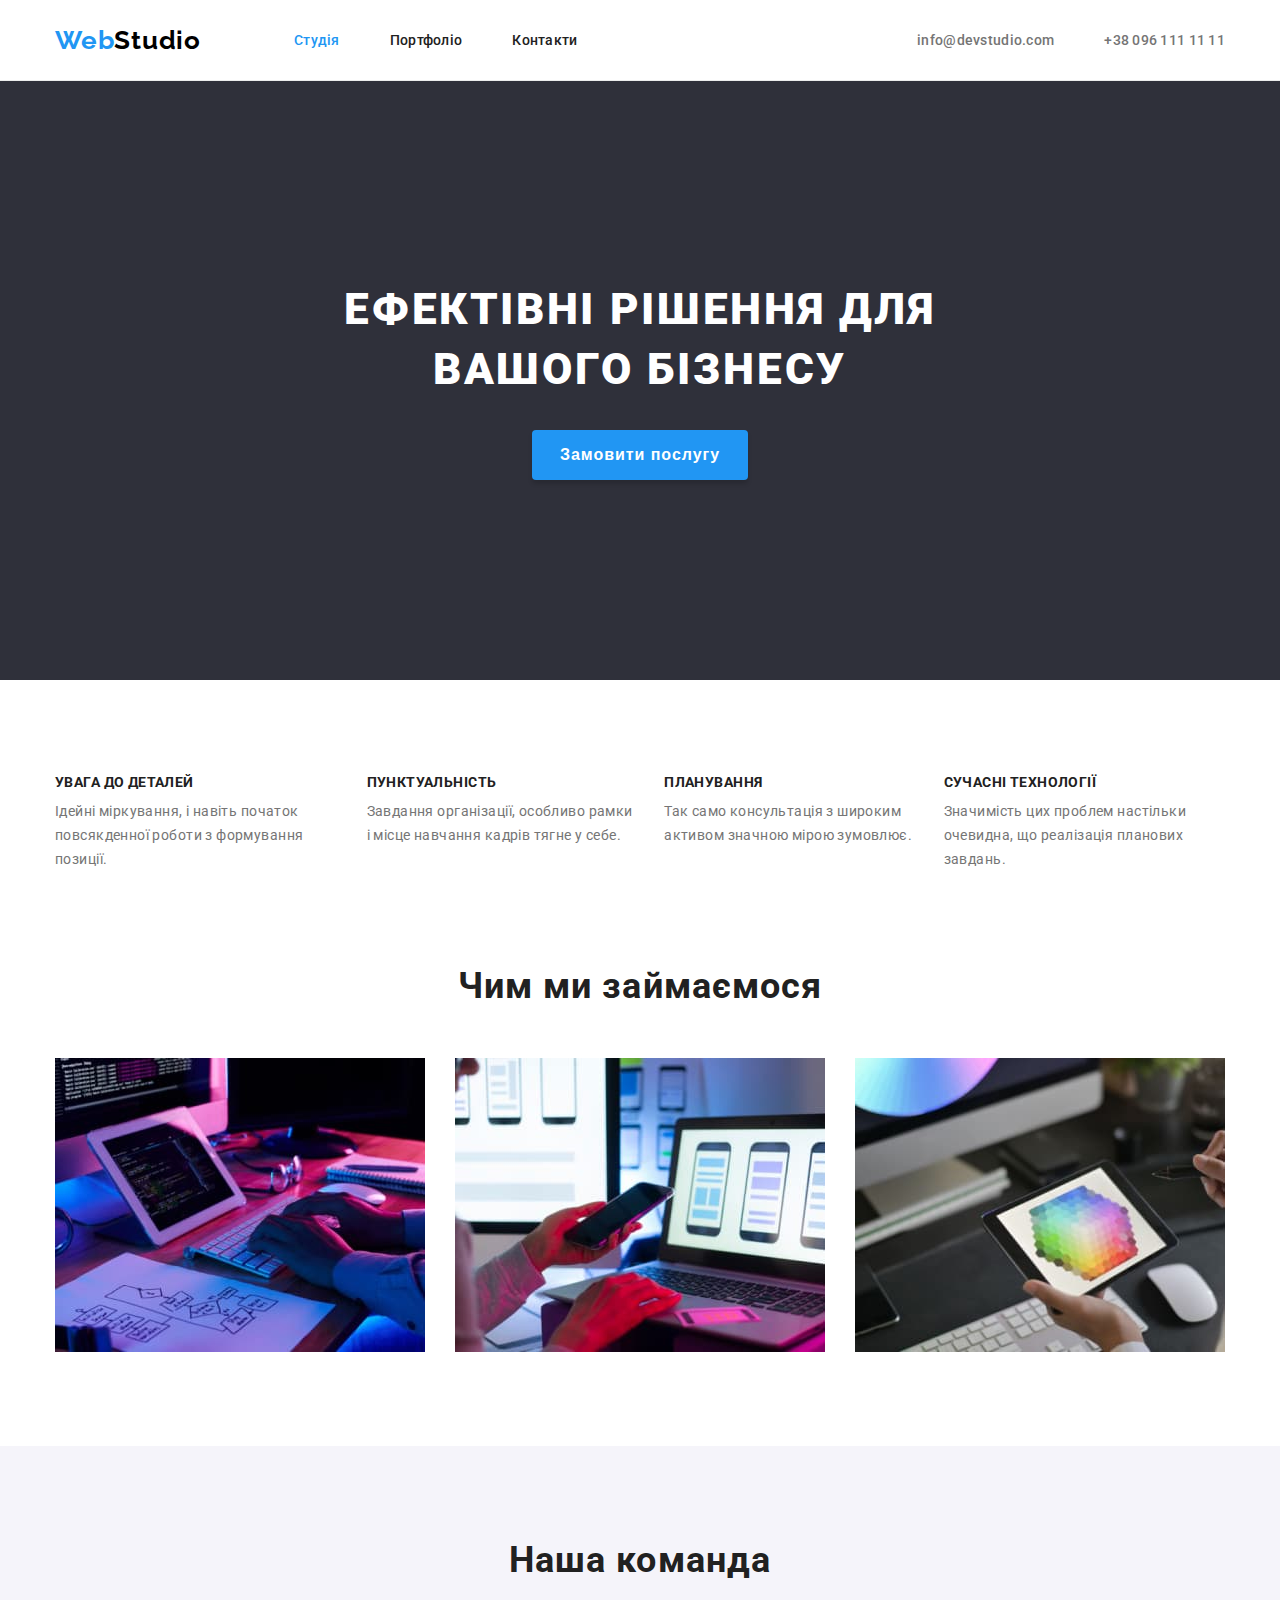
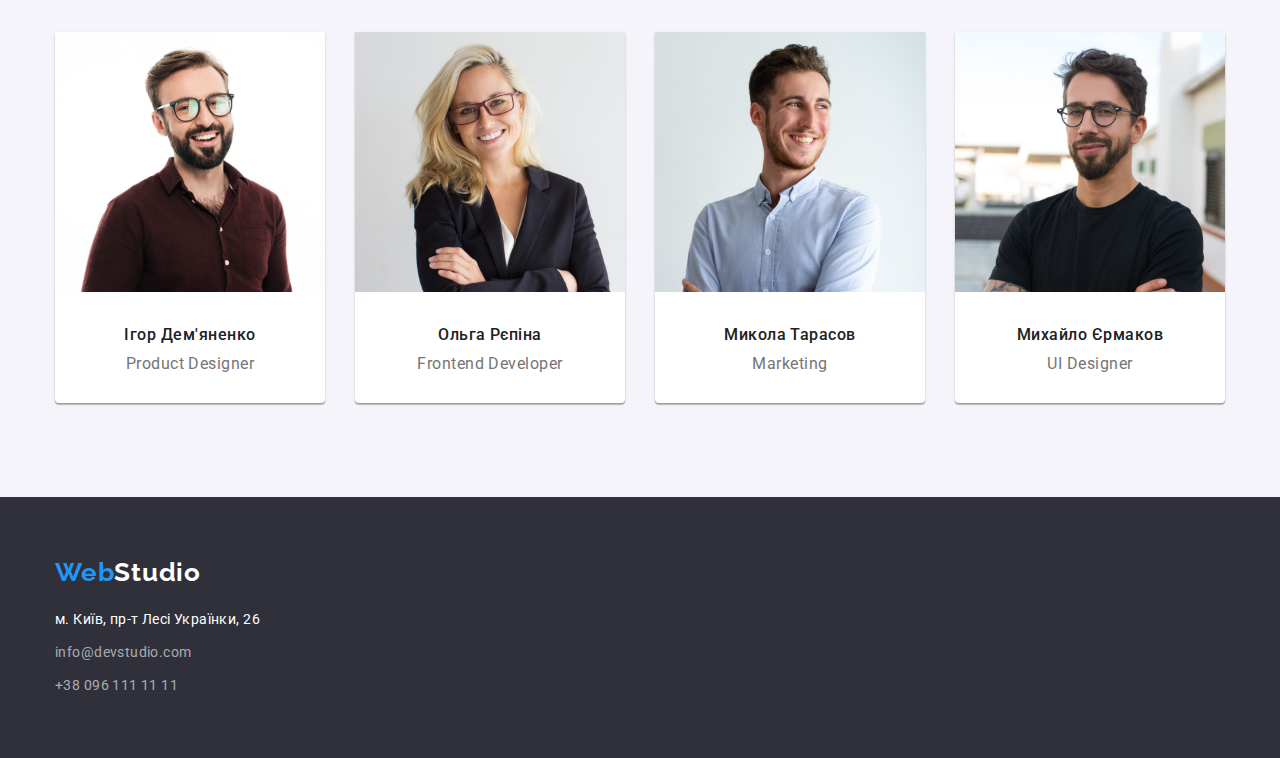
==== index.html @ e53a0482 "Initial commit" ====
<!DOCTYPE html>
<html lang="en">
  <head>
    <meta http-equiv="x-ua-compatible" content="ie=edge" />
    <meta charset="utf-8" />
    <title>Студія</title>
    <link rel="preconnect" href="https://fonts.googleapis.com" />
    <link rel="preconnect" href="https://fonts.gstatic.com" crossorigin />
    <link
      href="https://fonts.googleapis.com/css2?family=Raleway:wght@700&family=Roboto:wght@400;500;700;900&display=swap"
      rel="stylesheet"
    />
    <link rel="stylesheet" href="css/styles.css" />
  </head>
  <body>
    <header class="main-header">
      <nav class="container page-header">
        <a class="logo" href="https://oasi911.github.io/goit-markup-hw-03/"
          >Web<span class="second-part">Studio</span></a
        >
        <ul class="navigation list">
          <li class="item">
            <a class="nav-item current" href="index.html">Студія</a>
          </li>
          <li class="item">
            <a class="nav-item" href="portfolio.html">Портфоліо</a>
          </li>
          <li class="item">
            <a class="nav-item" href="#contacts">Контакти</a>
          </li>
        </ul>
        <address class="address">
          <ul class="addresses list">
            <li class="item">
              <a class="address-item" href="mailto:info@devstudio.com"
                >info@devstudio.com</a
              >
            </li>
            <li class="item">
              <a class="address-item" href="tel:+380961111111"
                >+38 096 111 11 11</a
              >
            </li>
          </ul>
        </address>
      </nav>
    </header>

    <main>
      <section class="banner">
        <div class="container">
          <h1 class="text">ЕФЕКТІВНІ РІШЕННЯ ДЛЯ ВАШОГО БІЗНЕСУ</h1>
          <button class="button-item" type="button">Замовити послугу</button>
        </div>
      </section>

      <section class="advantages section">
        <div class="container">
          <h2 class="slogan">Наші переваги</h2>
          <ul class="main-advantages list">
            <li class="item">
              <h3 class="slogan-item">УВАГА ДО ДЕТАЛЕЙ</h3>
              <p class="text">
                Ідейні міркування, і навіть початок повсякденної роботи з
                формування позиції.
              </p>
            </li>
            <li class="item">
              <h3 class="slogan-item">ПУНКТУАЛЬНІСТЬ</h3>
              <p class="text">
                Завдання організації, особливо рамки і місце навчання кадрів
                тягне у себе.
              </p>
            </li>
            <li class="item">
              <h3 class="slogan-item">ПЛАНУВАННЯ</h3>
              <p class="text">
                Так само консультація з широким активом значною мірою зумовлює.
              </p>
            </li>
            <li class="item">
              <h3 class="slogan-item">СУЧАСНІ ТЕХНОЛОГІЇ</h3>
              <p class="text">
                Значимість цих проблем настільки очевидна, що реалізація
                планових завдань.
              </p>
            </li>
          </ul>
        </div>
      </section>

      <section class="boxes section">
        <div class="container">
          <h2 class="slogan">Чим ми займаємося</h2>
          <ul class="main-boxes list">
            <li class="item">
              <img
                class="image"
                src="images/box1.jpg"
                alt="what we are doing picture one"
                width="370"
              />
            </li>
            <li class="item">
              <img
                class="image"
                src="images/box2.jpg"
                alt="what we are doing picture two"
                width="370"
              />
            </li>
            <li class="item">
              <img
                class="image"
                src="images/box3.jpg"
                alt="what we are doing picture three"
                width="370"
              />
            </li>
          </ul>
        </div>
      </section>

      <section class="team section">
        <div class="container">
          <h2 class="our-team">Наша команда</h2>
          <ul class="main-team list">
            <li class="item">
              <img src="images/person1.jpg" alt="Ihor" width="270" />
              <div class="info">
                <h3 class="name">Ігор Дем'яненко</h3>
                <p class="description">Product Designer</p>
              </div>
            </li>

            <li class="item">
              <img src="images/person2.jpg" alt="Olga" width="270" />
              <div class="info">
                <h3 class="name">Ольга Рєпіна</h3>
                <p class="description">Frontend Developer</p>
              </div>
            </li>

            <li class="item">
              <img src="images/person3.jpg" alt="Mykola" width="270" />
              <div class="info">
                <h3 class="name">Микола Тарасов</h3>
                <p class="description">Marketing</p>
              </div>
            </li>

            <li class="item">
              <img src="images/person4.jpg" alt="Mykhailo" width="270" />
              <div class="info">
                <h3 class="name">Михайло Єрмаков</h3>
                <p class="description">UI Designer</p>
              </div>
            </li>
          </ul>
        </div>
      </section>
    </main>

    <footer class="footer">
      <div class="container">
        <a
          class="footer-logo"
          href="https://oasi911.github.io/goit-markup-hw-03/"
          >Web<span class="second-part">Studio</span></a
        >
        <address>
          <ul class="footer-contacts list">
            <li class="item">
              <a
                class="coordinates"
                href="https://goo.gl/maps/8TYebSpP7c4H44jo8"
                target="_blank"
                rel="«noopener noreferrer"
                >м. Київ, пр-т Лесі Українки, 26</a
              >
            </li>
            <li class="item">
              <a class="contacts" href="mailto:info@devstudio.com"
                >info@devstudio.com</a
              >
            </li>
            <li class="item">
              <a class="contacts" href="tel:+380961111111">+38 096 111 11 11</a>
            </li>
          </ul>
        </address>
      </div>
    </footer>
  </body>
</html>
---- css/styles.css ----
*,
*::before,
*::after {
  box-sizing: border-box;
  padding: 0;
  margin: 0;
}

body {
  font-family: 'Roboto', sans-serif;
  color: var(--text-main-color);
  font-size: 14px;
  line-height: 1.2;
  background-color: var(--main-background-colors);
}

:root {
  --main-background-color: #2f303a;
  --secondary-background-color: #f5f4fa;
  --main-button-color: #212121;
  --hover-button-color: #2196f3;
  --secondary-hover-button-color: #188ce8;
  --secondary-text-color: #757575;
  --secondary-main-text-color: #ffffff;
  --text-main-color: #000000;
  --header-outline: #ececec;
  --examples-outline: #eeeeee;
  --shadow-main-color: rgba(0, 0, 0, 0.15);
  --shadow-secondary-color: rgba(0, 0, 0, 0.25);
  --team-shadow-main-color: rgba(0, 0, 0, 0.12);
  --team-shadow-secondary-color: rgba(0, 0, 0, 0.2);
  --team-box-shadow: rgba(0, 0, 0, 0.14);
  --footer-address-color: rgba(255, 255, 255, 0.6);
  --buttons-shadow-main-color: rgba(0, 0, 0, 0.1);
  --buttons-shadow-secondary-color: rgba(0, 0, 0, 0.08);
}

.container {
  max-width: 1200px;
  margin: 0 auto;
  padding-left: 15px;
  padding-right: 15px;
}

.section {
  padding-top: 94px;
  padding-bottom: 94px;
}

.list {
  list-style: none;
}

.page-header {
  display: flex;
  align-items: center;
}

.main-header {
  outline: var(--header-outline) solid 1px;
}

.logo {
  font-family: 'Raleway';
  font-weight: 700;
  font-size: 26px;
  line-height: 1.192;
  letter-spacing: 0.03em;
  text-decoration: none;
  color: var(--hover-button-color);
}

.logo .second-part {
  color: var(--text-main-color);
}

.navigation {
  display: flex;
  margin-left: 93px;
}

.navigation .item:not(:last-child) {
  margin-right: 50px;
}

.navigation .nav-item {
  font-weight: 500;
  font-size: 14px;
  line-height: 1.142;
  letter-spacing: 0.02em;
  color: var(--main-button-color);
  text-decoration: none;
  padding-top: 32px;
  padding-bottom: 32px;
  display: block;
}

.navigation .nav-item:hover,
.navigation .nav-item:focus,
.navigation .nav-item.current,
.address .address-item:hover,
.address .address-item:focus,
.footer li a:hover,
.footer li a:focus {
  color: var(--hover-button-color);
}

.page-header .address {
  margin-left: auto;
}

.page-header .addresses {
  display: flex;
}

.page-header .addresses .item + .item {
  margin-left: 50px;
}

.address .address-item {
  font-weight: 500;
  font-size: 14px;
  line-height: 1.142;
  letter-spacing: 0.02em;
  text-decoration: none;
  color: var(--secondary-text-color);
  font-style: normal;
}

.banner {
  background: var(--main-background-color);
  text-align: center;
  padding-bottom: 200px;
  padding-top: 200px;
}

.banner .text {
  font-weight: 900;
  font-size: 44px;
  line-height: 1.363;
  text-align: center;
  letter-spacing: 0.06em;
  text-transform: uppercase;
  color: var(--secondary-main-text-color);
  max-width: 696px;
  margin: 0 auto;
}

.banner .button-item {
  width: 216px;
  height: 50px;
  display: flex;
  justify-content: center;
  background: var(--hover-button-color);
  box-shadow: 0px 4px 4px var(--shadow-main-color);
  border-radius: 4px;
  border: 0;
  font-weight: 700;
  font-size: 16px;
  line-height: 1.875;
  display: flex;
  align-items: center;
  margin: 30px auto 0;
  letter-spacing: 0.06em;
  text-align: center;
  color: var(--secondary-main-text-color);
  cursor: pointer;
}

.banner .button-item:hover,
.banner .button-item:focus {
  background: var(--secondary-hover-button-color);
  text-shadow: none;
}

.advantages .slogan {
  visibility: hidden;
  pointer-events: none;
  position: absolute;
  font-weight: 700;
  font-size: 36px;
  line-height: 1.166;
  text-align: center;
  letter-spacing: 0.03em;
  color: var(--main-button-color);
}

.main-advantages {
  display: flex;
  justify-content: space-between;
}

.main-advantages .item + .item {
  margin-left: 30px;
}

.advantages .slogan-item {
  font-weight: 700;
  font-size: 14px;
  line-height: 1.142;
  letter-spacing: 0.03em;
  text-transform: uppercase;
  color: var(--main-button-color);
}

.advantages .text {
  font-size: 14px;
  line-height: 1.71;
  letter-spacing: 0.03em;
  color: var(--secondary-text-color);
  margin-top: 10px;
}

.boxes {
  padding-top: 0;
}

.boxes .slogan {
  font-weight: 700;
  font-size: 36px;
  line-height: 1.166;
  text-align: center;
  letter-spacing: 0.03em;
  color: var(--main-button-color);
}

.main-boxes {
  display: flex;
  justify-content: center;
  margin-top: 50px;
}

.boxes .image {
  display: block;
  max-width: 100%;
  height: auto;
}

.main-boxes .item + .item {
  margin-left: 30px;
}

.team {
  background: var(--secondary-background-color);
}

.team .our-team {
  font-weight: 700;
  font-size: 36px;
  line-height: 1.166;
  text-align: center;
  letter-spacing: 0.03em;
  color: var(--main-button-color);
}

.main-team {
  display: flex;
  margin-top: 50px;
}

.main-team .item + .item {
  margin-left: 30px;
}

.team .item {
  background: var(--secondary-main-text-color);
  box-shadow: 0px 1px 3px var(--team-shadow-main-color),
    0px 1px 1px var(--team-box-shadow),
    0px 2px 1px var(--team-shadow-secondary-color);
  border-radius: 0px 0px 4px 4px;
}

.team .name {
  font-weight: 500;
  font-size: 16px;
  line-height: 1.187;
  text-align: center;
  letter-spacing: 0.03em;
  color: var(--main-button-color);
}

.team .info {
  padding-top: 30px;
  padding-bottom: 30px;
}

.team .description {
  font-size: 16px;
  line-height: 1.187;
  text-align: center;
  letter-spacing: 0.03em;
  color: var(--secondary-text-color);
  margin-top: 10px;
}

.footer {
  background: var(--main-background-color);
  padding-top: 60px;
  padding-bottom: 60px;
}

.footer-logo {
  font-family: 'Raleway';
  font-weight: 700;
  font-size: 26px;
  line-height: 1.192;
  letter-spacing: 0.03em;
  text-decoration: none;
  color: var(--hover-button-color);
  display: block;
  margin-bottom: 20px;
}

.footer-logo .second-part {
  color: var(--secondary-main-text-color);
}

.footer .item + .item {
  margin-top: 9px;
}

.footer .coordinates {
  font-size: 14px;
  line-height: 1.714;
  letter-spacing: 0.03em;
  text-decoration: none;
  font-style: normal;
  color: var(--secondary-main-text-color);
}

.footer .contacts {
  font-weight: 400;
  font-size: 14px;
  line-height: 1.714;
  letter-spacing: 0.03em;
  color: var(--footer-address-color);
  text-decoration: none;
  font-style: normal;
}

.main-buttons {
  margin-bottom: 50px;
  display: flex;
  justify-content: center;
}

.main-buttons .button {
  background: var(--secondary-background-color);
  border-radius: 4px;
  font-weight: 500;
  font-size: 16px;
  line-height: 1.625;
  text-align: center;
  letter-spacing: 0.03em;
  color: var(--main-button-color);
  cursor: pointer;
  min-width: 73px;
  height: 38px;
  padding: 6px 22px;
  border: none;
}

.main-buttons .item + .item {
  margin-left: 8px;
}

.main-buttons .button:hover,
.maim-buttons .button:focus {
  color: var(--secondary-main-text-color);
  background: var(--hover-button-color);
  box-shadow: 0px 3px 1px var(--buttons-shadow-main-color),
    0px 1px 2px var(--buttons-shadow-secondary-color),
    0px 2px 2px var(--team-shadow-main-color);
  border-radius: 4px;
}

.main-examples {
  display: flex;
  flex-wrap: wrap;
  gap: 30px;
}

.main-examples .item-text {
  border-bottom: 1px solid var(--examples-outline);
  border-left: 1px solid var(--examples-outline);
  border-right: 1px solid var(--examples-outline);
  padding-bottom: 20px;
  padding-left: 24px;
  padding-right: 24px;
  padding-top: 20px;
}

.examples .name {
  font-weight: 700;
  font-size: 18px;
  line-height: 2;
  letter-spacing: 0.06em;
  color: var(--main-button-color);
}

.examples .description {
  font-weight: 400;
  font-size: 16px;
  line-height: 1.875;
  letter-spacing: 0.03em;
  color: var(--secondary-text-color);
}
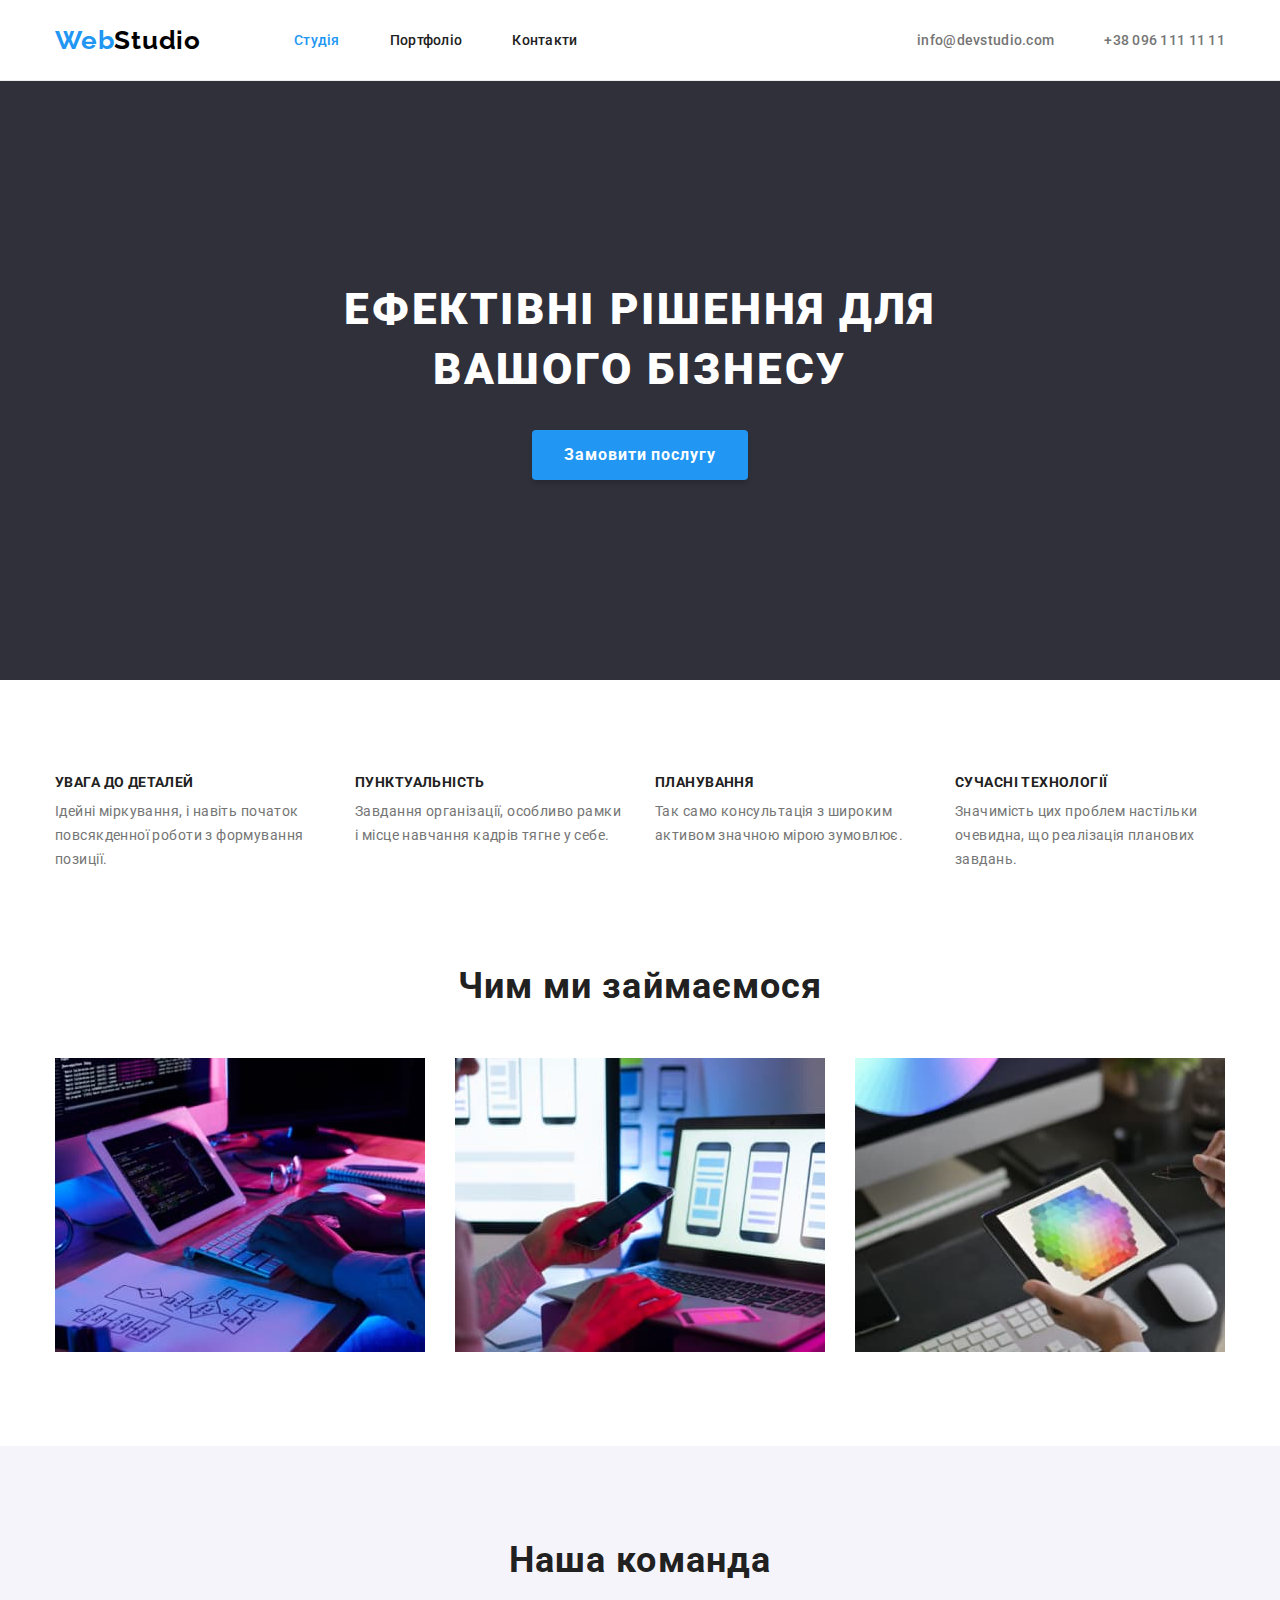
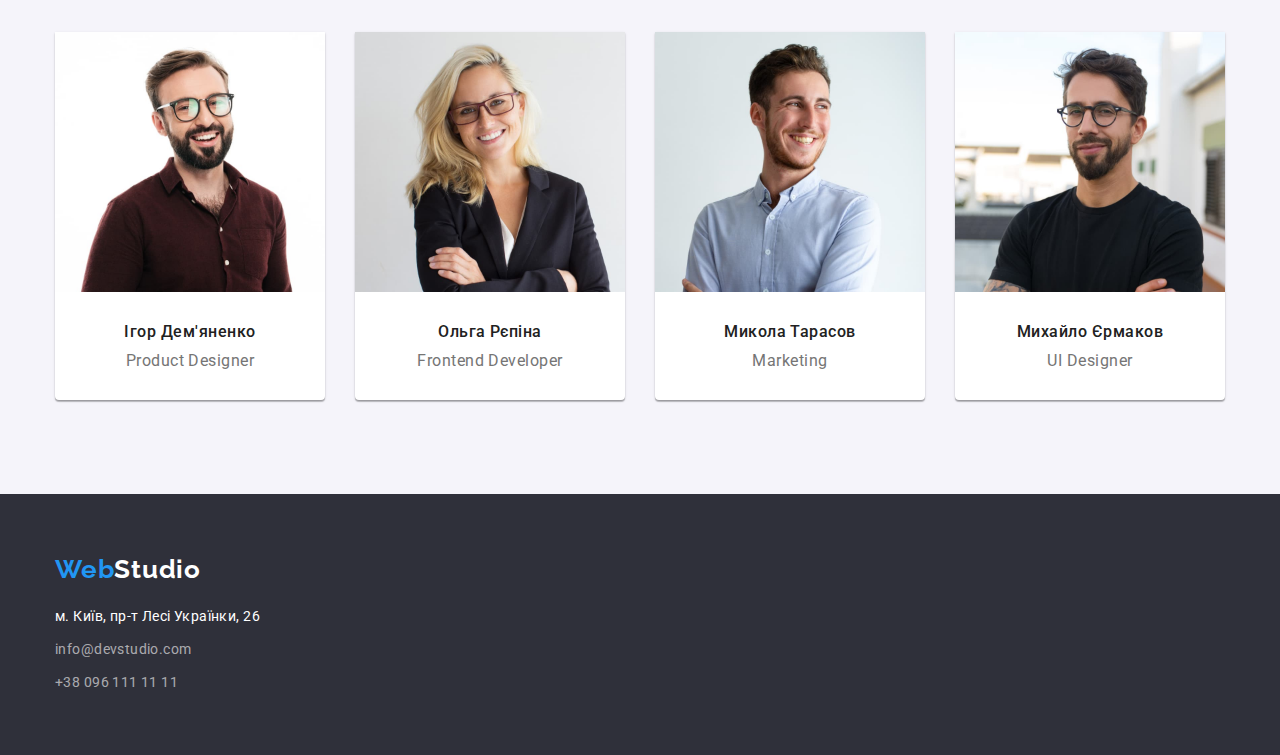
==== commit 3d087f4e: "1" ====
--- a/index.html
+++ b/index.html
@@ -9,6 +9,10 @@
     <link
       href="https://fonts.googleapis.com/css2?family=Raleway:wght@700&family=Roboto:wght@400;500;700;900&display=swap"
       rel="stylesheet"
+    />
+    <link
+      rel="stylesheet"
+      href="https://cdn.jsdelivr.net/npm/modern-normalize@1.1.0/modern-normalize.min.css"
     />
     <link rel="stylesheet" href="css/styles.css" />
   </head>
@@ -56,7 +60,7 @@
 
       <section class="advantages section">
         <div class="container">
-          <h2 class="slogan">Наші переваги</h2>
+          <h2 class="slogan visually-hidden">Наші переваги</h2>
           <ul class="main-advantages list">
             <li class="item">
               <h3 class="slogan-item">УВАГА ДО ДЕТАЛЕЙ</h3>
--- a/css/styles.css
+++ b/css/styles.css
@@ -1,17 +1,21 @@
-*,
-*::before,
-*::after {
-  box-sizing: border-box;
-  padding: 0;
-  margin: 0;
-}
-
 body {
   font-family: 'Roboto', sans-serif;
   color: var(--text-main-color);
   font-size: 14px;
   line-height: 1.2;
   background-color: var(--main-background-colors);
+}
+
+h1,
+h2,
+h3,
+h4,
+h5,
+h6,
+ul,
+p {
+  margin: 0;
+  padding: 0;
 }
 
 :root {
@@ -51,6 +55,19 @@
   list-style: none;
 }
 
+.visually-hidden {
+  position: absolute;
+  width: 1px;
+  height: 1px;
+  margin: -1px;
+  border: 0;
+  padding: 0;
+  white-space: nowrap;
+  clip-path: inset(100%);
+  clip: rect(0 0 0 0);
+  overflow: hidden;
+}
+
 .page-header {
   display: flex;
   align-items: center;
@@ -68,6 +85,8 @@
   letter-spacing: 0.03em;
   text-decoration: none;
   color: var(--hover-button-color);
+  padding-top: 24.5px;
+  padding-bottom: 24.5px;
 }
 
 .logo .second-part {
@@ -105,6 +124,11 @@
   color: var(--hover-button-color);
 }
 
+.addresses .address-item {
+  padding-top: 31.5px;
+  padding-bottom: 31.5px;
+}
+
 .page-header .address {
   margin-left: auto;
 }
@@ -174,9 +198,6 @@
 }
 
 .advantages .slogan {
-  visibility: hidden;
-  pointer-events: none;
-  position: absolute;
   font-weight: 700;
   font-size: 36px;
   line-height: 1.166;
@@ -190,6 +211,10 @@
   justify-content: space-between;
 }
 
+.main-advantages .item {
+  width: 270px;
+}
+
 .main-advantages .item + .item {
   margin-left: 30px;
 }
@@ -230,7 +255,11 @@
   margin-top: 50px;
 }
 
-.boxes .image {
+.main-boxes .item {
+  width: 370px;
+}
+
+img {
   display: block;
   max-width: 100%;
   height: auto;
@@ -268,12 +297,13 @@
     0px 1px 1px var(--team-box-shadow),
     0px 2px 1px var(--team-shadow-secondary-color);
   border-radius: 0px 0px 4px 4px;
+  width: 270px;
 }
 
 .team .name {
   font-weight: 500;
   font-size: 16px;
-  line-height: 1.187;
+
   text-align: center;
   letter-spacing: 0.03em;
   color: var(--main-button-color);
@@ -365,7 +395,8 @@
 }
 
 .main-buttons .button:hover,
-.maim-buttons .button:focus {
+.main-buttons .button:focus,
+.examples .button.current {
   color: var(--secondary-main-text-color);
   background: var(--hover-button-color);
   box-shadow: 0px 3px 1px var(--buttons-shadow-main-color),
@@ -378,6 +409,10 @@
   display: flex;
   flex-wrap: wrap;
   gap: 30px;
+}
+
+.main-examples .item {
+  width: 370px;
 }
 
 .main-examples .item-text {
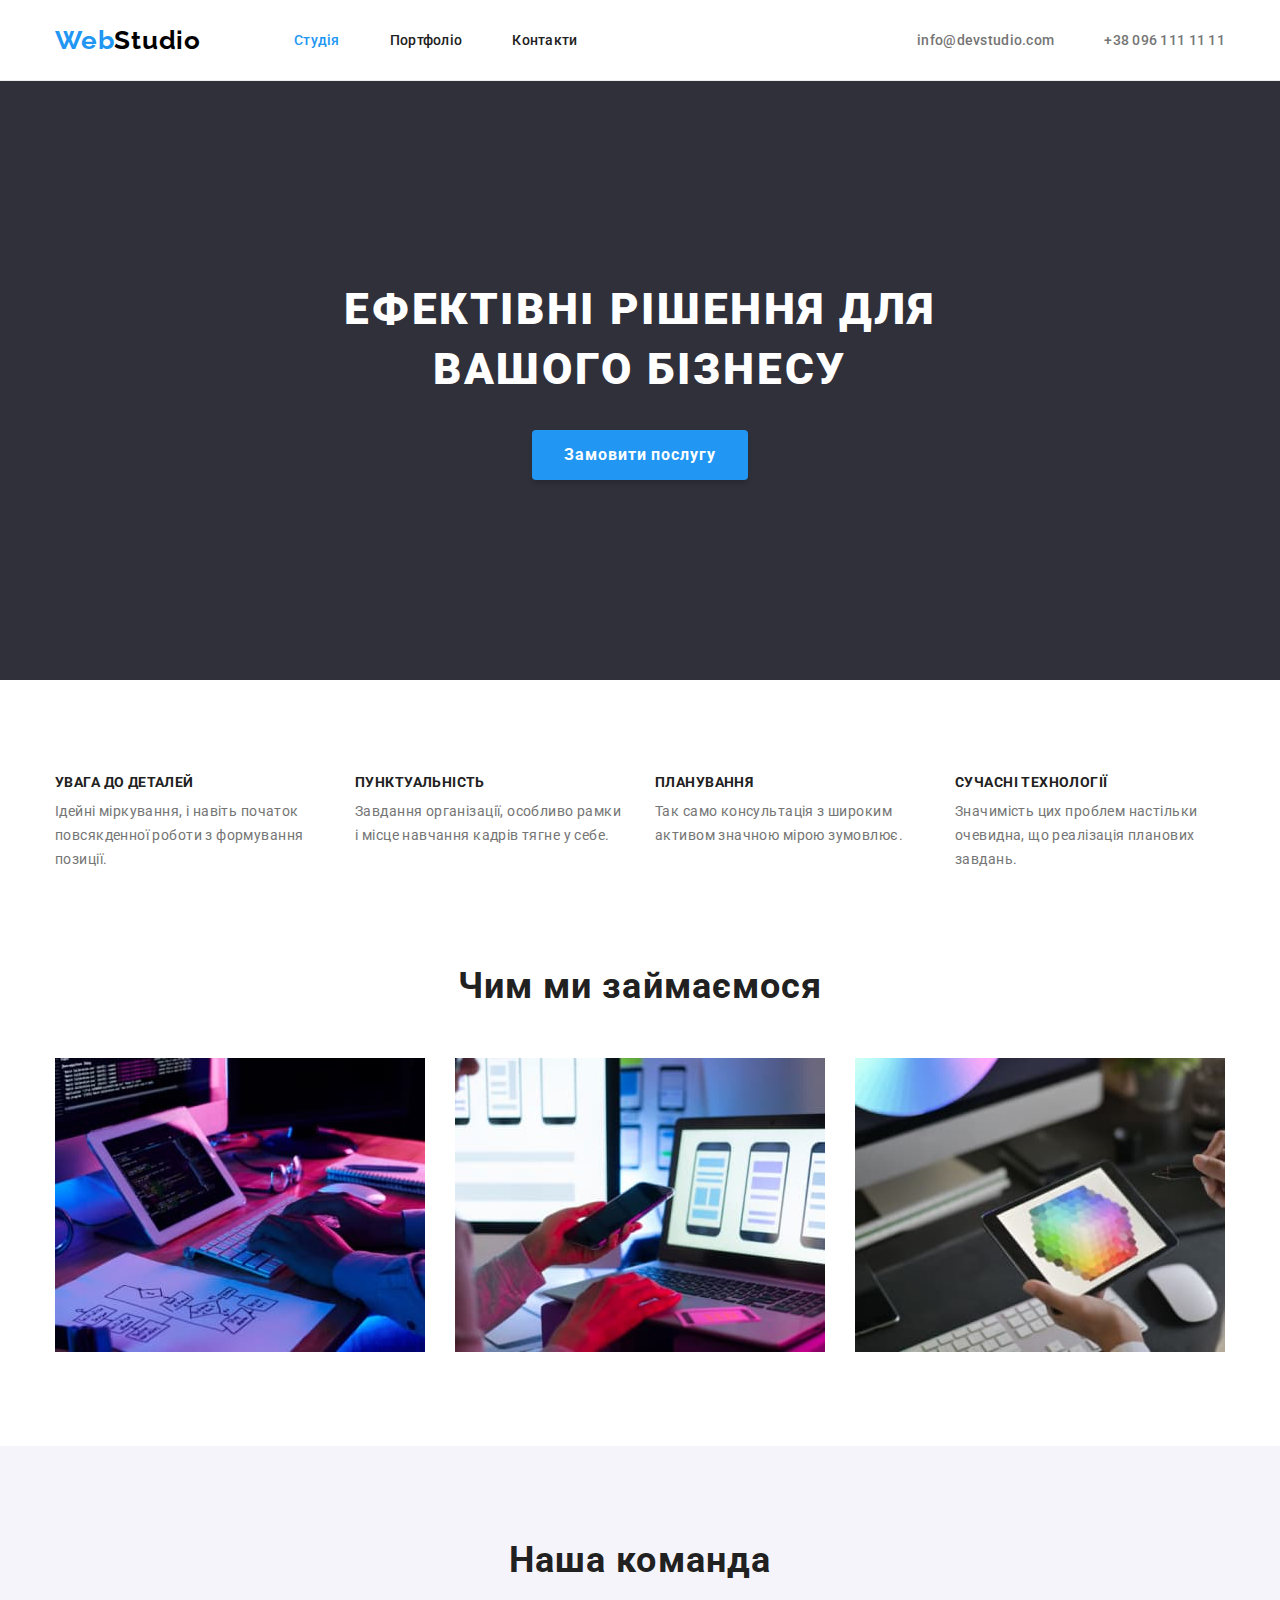
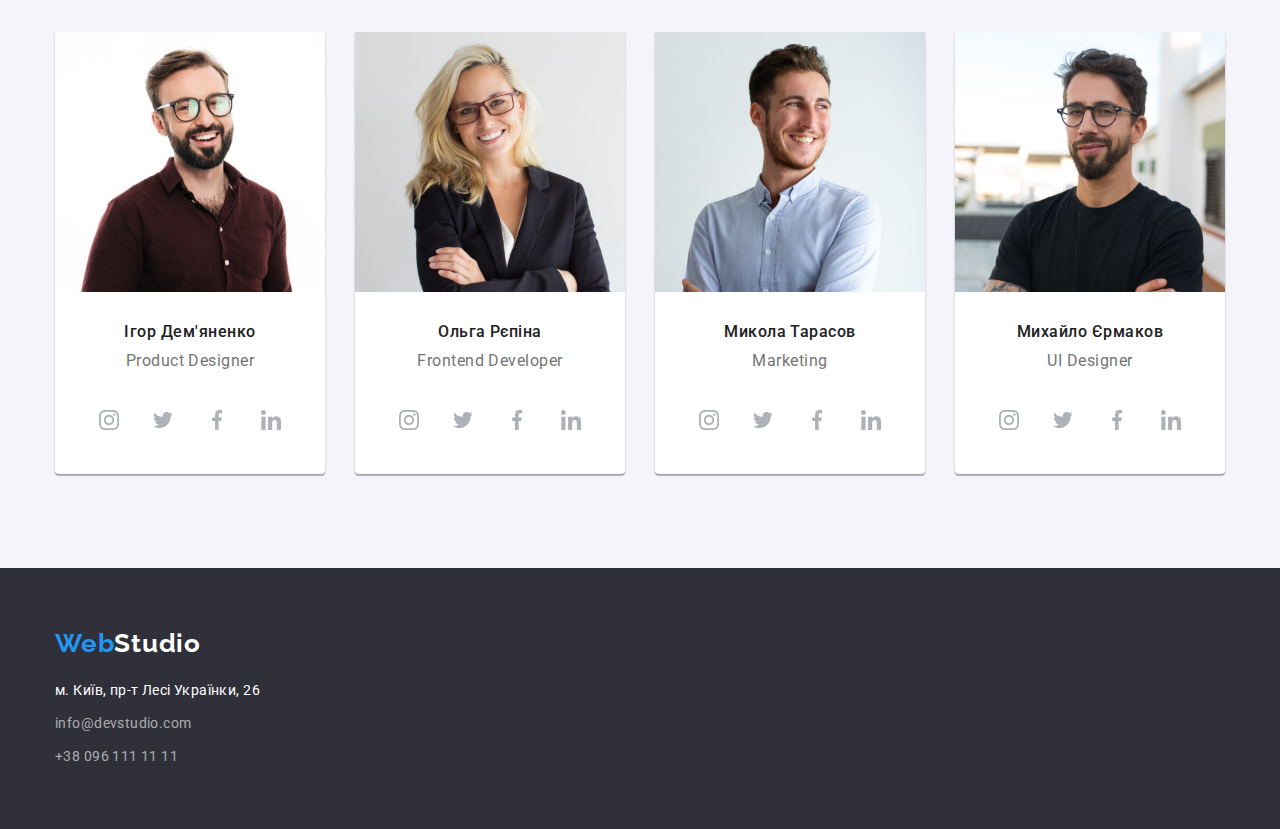
==== commit 647c2bbc: "3" ====
--- a/index.html
+++ b/index.html
@@ -135,6 +135,44 @@
                 <h3 class="name">Ігор Дем'яненко</h3>
                 <p class="description">Product Designer</p>
               </div>
+              <div class="svg-icons">
+                <ul class="svg-items">
+                  <li class="svg-item">
+                    <a href="" class="link">
+                      <svg class="icon img" width="20" height="20">
+                        <use
+                          href="./images/symbol-defs.svg#icon-instagram"
+                        ></use>
+                      </svg>
+                    </a>
+                  </li>
+                  <li class="svg-item">
+                    <a href="" class="link">
+                      <svg class="icon img" width="20" height="20">
+                        <use href="./images/symbol-defs.svg#icon-twitter"></use>
+                      </svg>
+                    </a>
+                  </li>
+                  <li class="svg-item">
+                    <a href="" class="link">
+                      <svg class="icon img" width="20" height="20">
+                        <use
+                          href="./images/symbol-defs.svg#icon-facebook"
+                        ></use>
+                      </svg>
+                    </a>
+                  </li>
+                  <li class="svg-item">
+                    <a href="" class="link">
+                      <svg class="icon img" width="20" height="20">
+                        <use
+                          href="./images/symbol-defs.svg#icon-linkedin"
+                        ></use>
+                      </svg>
+                    </a>
+                  </li>
+                </ul>
+              </div>
             </li>
 
             <li class="item">
@@ -143,6 +181,44 @@
                 <h3 class="name">Ольга Рєпіна</h3>
                 <p class="description">Frontend Developer</p>
               </div>
+              <div class="svg-icons">
+                <ul class="svg-items">
+                  <li class="svg-item">
+                    <a href="" class="link">
+                      <svg class="icon img" width="20" height="20">
+                        <use
+                          href="./images/symbol-defs.svg#icon-instagram"
+                        ></use>
+                      </svg>
+                    </a>
+                  </li>
+                  <li class="svg-item">
+                    <a href="" class="link">
+                      <svg class="icon img" width="20" height="20">
+                        <use href="./images/symbol-defs.svg#icon-twitter"></use>
+                      </svg>
+                    </a>
+                  </li>
+                  <li class="svg-item">
+                    <a href="" class="link">
+                      <svg class="icon img" width="20" height="20">
+                        <use
+                          href="./images/symbol-defs.svg#icon-facebook"
+                        ></use>
+                      </svg>
+                    </a>
+                  </li>
+                  <li class="svg-item">
+                    <a href="" class="link">
+                      <svg class="icon img" width="20" height="20">
+                        <use
+                          href="./images/symbol-defs.svg#icon-linkedin"
+                        ></use>
+                      </svg>
+                    </a>
+                  </li>
+                </ul>
+              </div>
             </li>
 
             <li class="item">
@@ -151,6 +227,44 @@
                 <h3 class="name">Микола Тарасов</h3>
                 <p class="description">Marketing</p>
               </div>
+              <div class="svg-icons">
+                <ul class="svg-items">
+                  <li class="svg-item">
+                    <a href="" class="link">
+                      <svg class="icon img" width="20" height="20">
+                        <use
+                          href="./images/symbol-defs.svg#icon-instagram"
+                        ></use>
+                      </svg>
+                    </a>
+                  </li>
+                  <li class="svg-item">
+                    <a href="" class="link">
+                      <svg class="icon img" width="20" height="20">
+                        <use href="./images/symbol-defs.svg#icon-twitter"></use>
+                      </svg>
+                    </a>
+                  </li>
+                  <li class="svg-item">
+                    <a href="" class="link">
+                      <svg class="icon img" width="20" height="20">
+                        <use
+                          href="./images/symbol-defs.svg#icon-facebook"
+                        ></use>
+                      </svg>
+                    </a>
+                  </li>
+                  <li class="svg-item">
+                    <a href="" class="link">
+                      <svg class="icon img" width="20" height="20">
+                        <use
+                          href="./images/symbol-defs.svg#icon-linkedin"
+                        ></use>
+                      </svg>
+                    </a>
+                  </li>
+                </ul>
+              </div>
             </li>
 
             <li class="item">
@@ -158,6 +272,44 @@
               <div class="info">
                 <h3 class="name">Михайло Єрмаков</h3>
                 <p class="description">UI Designer</p>
+              </div>
+              <div class="svg-icons">
+                <ul class="svg-items">
+                  <li class="svg-item">
+                    <a href="" class="link">
+                      <svg class="icon img" width="20" height="20">
+                        <use
+                          href="./images/symbol-defs.svg#icon-instagram"
+                        ></use>
+                      </svg>
+                    </a>
+                  </li>
+                  <li class="svg-item">
+                    <a href="" class="link">
+                      <svg class="icon img" width="20" height="20">
+                        <use href="./images/symbol-defs.svg#icon-twitter"></use>
+                      </svg>
+                    </a>
+                  </li>
+                  <li class="svg-item">
+                    <a href="" class="link">
+                      <svg class="icon img" width="20" height="20">
+                        <use
+                          href="./images/symbol-defs.svg#icon-facebook"
+                        ></use>
+                      </svg>
+                    </a>
+                  </li>
+                  <li class="svg-item">
+                    <a href="" class="link">
+                      <svg class="icon img" width="20" height="20">
+                        <use
+                          href="./images/symbol-defs.svg#icon-linkedin"
+                        ></use>
+                      </svg>
+                    </a>
+                  </li>
+                </ul>
               </div>
             </li>
           </ul>
--- a/css/styles.css
+++ b/css/styles.css
@@ -440,3 +440,28 @@
   letter-spacing: 0.03em;
   color: var(--secondary-text-color);
 }
+
+/* SVG */
+
+.svg-icons {
+  padding-bottom: 30px;
+}
+
+.svg-items {
+  display: flex;
+  list-style: none;
+  margin-left: 32px;
+  max-width: 206px;
+}
+
+.svg-items .svg-item {
+  display: flex;
+  height: 44px;
+  width: 44px;
+  align-items: center;
+  justify-content: center;
+}
+
+.svg-icons .svg-item:not(:last-child) {
+  margin-right: 10px;
+}
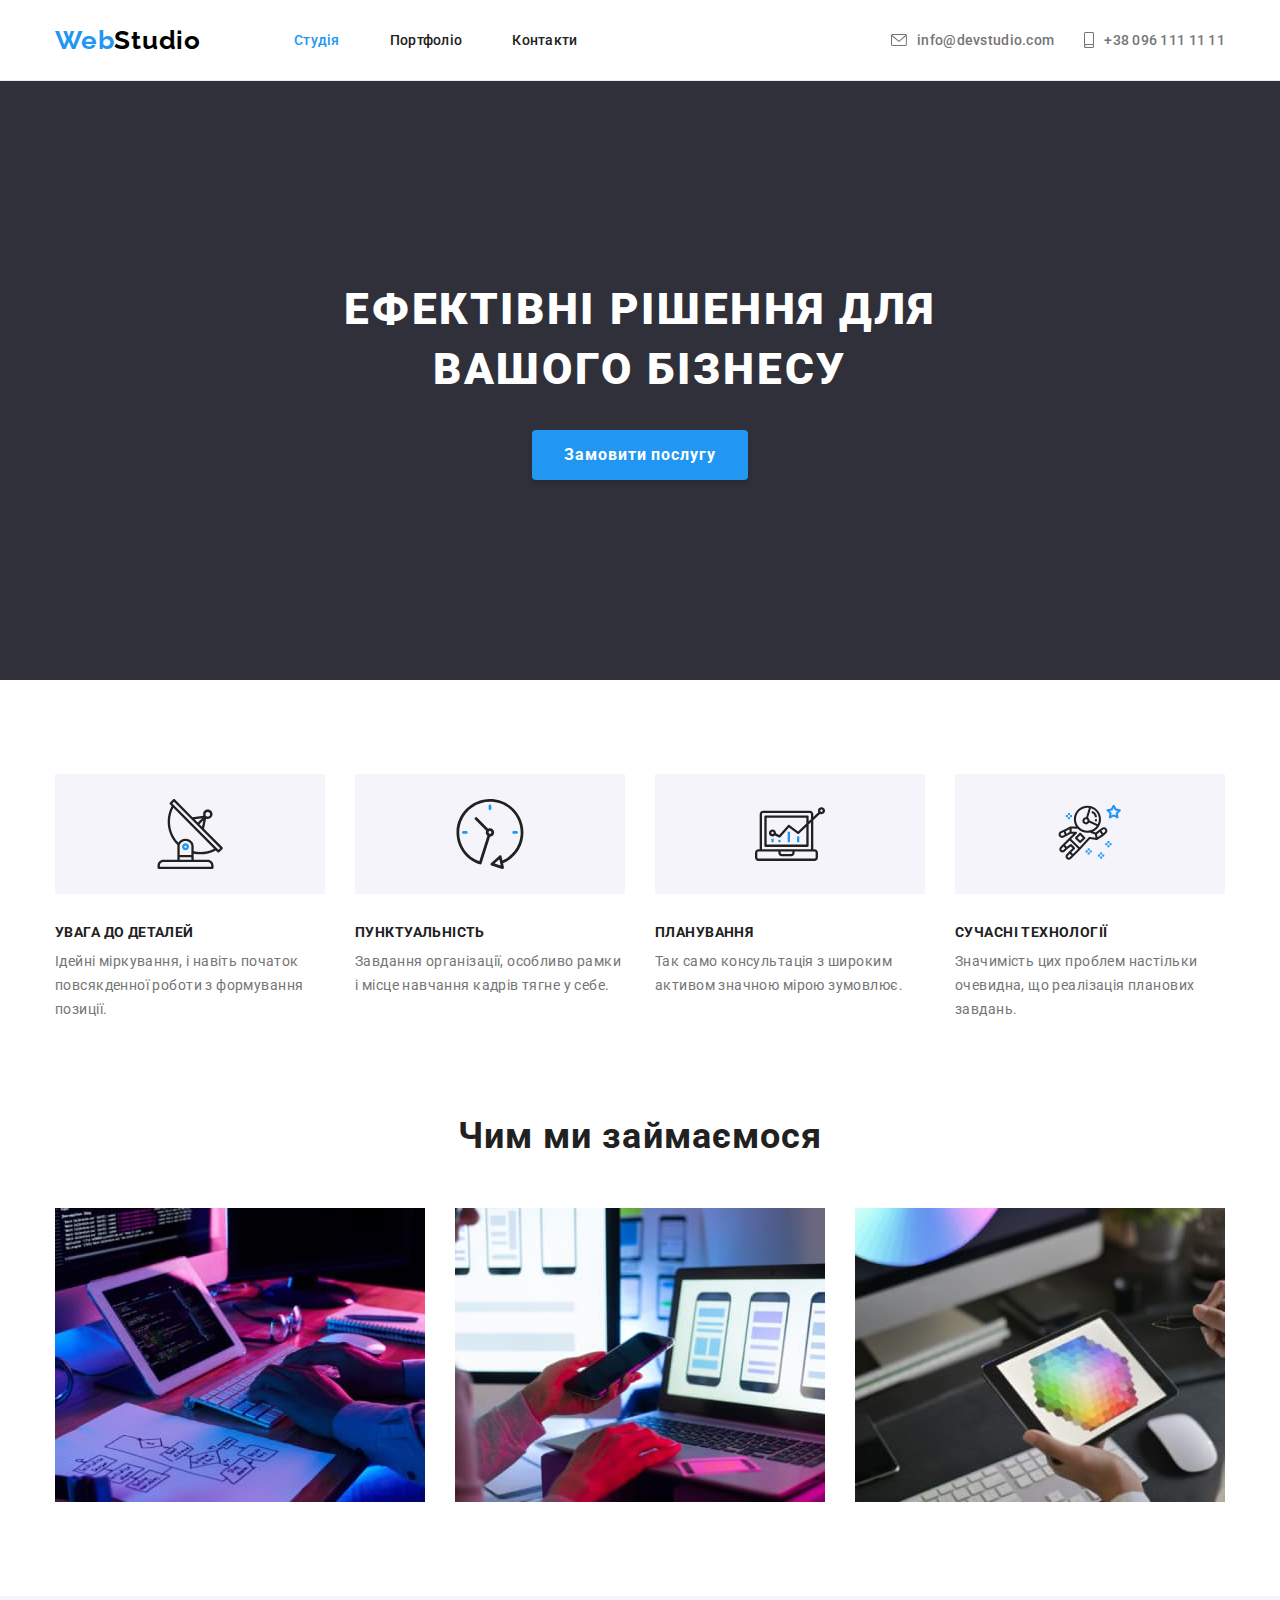
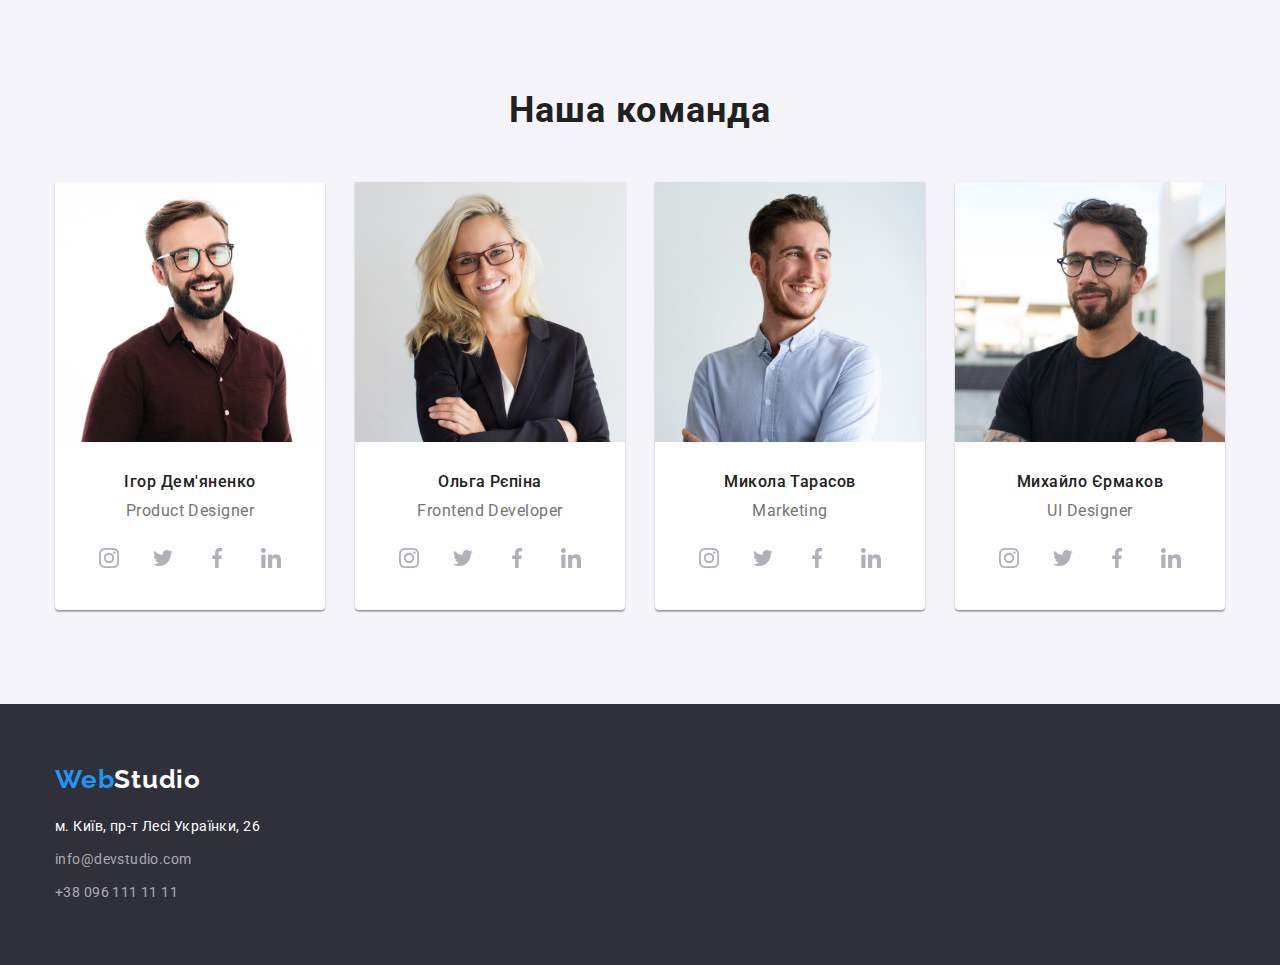
==== commit e06c442a: "5" ====
--- a/index.html
+++ b/index.html
@@ -37,12 +37,18 @@
           <ul class="addresses list">
             <li class="item">
               <a class="address-item" href="mailto:info@devstudio.com"
-                >info@devstudio.com</a
+                ><svg class="icon" height="12" width="16">
+                  <use href="./images/symbol-defs.svg#icon-envelope"></use>
+                </svg>
+                info@devstudio.com</a
               >
             </li>
             <li class="item">
               <a class="address-item" href="tel:+380961111111"
-                >+38 096 111 11 11</a
+                ><svg class="icon" height="16" width="10">
+                  <use href="./images/symbol-defs.svg#icon-smartphone"></use>
+                </svg>
+                +38 096 111 11 11</a
               >
             </li>
           </ul>
@@ -63,6 +69,11 @@
           <h2 class="slogan visually-hidden">Наші переваги</h2>
           <ul class="main-advantages list">
             <li class="item">
+              <div class="icon-block">
+                <svg class="icon" width="70" height="70">
+                  <use href="./images/symbol-defs.svg#icon-antenna"></use>
+                </svg>
+              </div>
               <h3 class="slogan-item">УВАГА ДО ДЕТАЛЕЙ</h3>
               <p class="text">
                 Ідейні міркування, і навіть початок повсякденної роботи з
@@ -70,6 +81,11 @@
               </p>
             </li>
             <li class="item">
+              <div class="icon-block">
+                <svg class="icon" width="70" height="70">
+                  <use href="./images/symbol-defs.svg#icon-clock"></use>
+                </svg>
+              </div>
               <h3 class="slogan-item">ПУНКТУАЛЬНІСТЬ</h3>
               <p class="text">
                 Завдання організації, особливо рамки і місце навчання кадрів
@@ -77,12 +93,22 @@
               </p>
             </li>
             <li class="item">
+              <div class="icon-block">
+                <svg class="icon" width="70" height="70">
+                  <use href="./images/symbol-defs.svg#icon-diagram"></use>
+                </svg>
+              </div>
               <h3 class="slogan-item">ПЛАНУВАННЯ</h3>
               <p class="text">
                 Так само консультація з широким активом значною мірою зумовлює.
               </p>
             </li>
             <li class="item">
+              <div class="icon-block">
+                <svg class="icon" width="70" height="70">
+                  <use href="./images/symbol-defs.svg#icon-astronaut"></use>
+                </svg>
+              </div>
               <h3 class="slogan-item">СУЧАСНІ ТЕХНОЛОГІЇ</h3>
               <p class="text">
                 Значимість цих проблем настільки очевидна, що реалізація
--- a/css/styles.css
+++ b/css/styles.css
@@ -1,3 +1,5 @@
+/* General styles */
+
 body {
   font-family: 'Roboto', sans-serif;
   color: var(--text-main-color);
@@ -37,6 +39,7 @@
   --footer-address-color: rgba(255, 255, 255, 0.6);
   --buttons-shadow-main-color: rgba(0, 0, 0, 0.1);
   --buttons-shadow-secondary-color: rgba(0, 0, 0, 0.08);
+  --svg-button-color: #afb1b8;
 }
 
 .container {
@@ -68,6 +71,14 @@
   overflow: hidden;
 }
 
+img {
+  display: block;
+  max-width: 100%;
+  height: auto;
+}
+
+/* Header */
+
 .page-header {
   display: flex;
   align-items: center;
@@ -127,6 +138,9 @@
 .addresses .address-item {
   padding-top: 31.5px;
   padding-bottom: 31.5px;
+  display: flex;
+  align-items: center;
+  justify-content: center;
 }
 
 .page-header .address {
@@ -138,7 +152,7 @@
 }
 
 .page-header .addresses .item + .item {
-  margin-left: 50px;
+  margin-left: 30px;
 }
 
 .address .address-item {
@@ -151,6 +165,8 @@
   font-style: normal;
 }
 
+/* Banner */
+
 .banner {
   background: var(--main-background-color);
   text-align: center;
@@ -197,6 +213,8 @@
   text-shadow: none;
 }
 
+/* Advantages */
+
 .advantages .slogan {
   font-weight: 700;
   font-size: 36px;
@@ -220,6 +238,7 @@
 }
 
 .advantages .slogan-item {
+  padding-top: 30px;
   font-weight: 700;
   font-size: 14px;
   line-height: 1.142;
@@ -236,6 +255,8 @@
   margin-top: 10px;
 }
 
+/* Boxes */
+
 .boxes {
   padding-top: 0;
 }
@@ -259,15 +280,11 @@
   width: 370px;
 }
 
-img {
-  display: block;
-  max-width: 100%;
-  height: auto;
-}
-
 .main-boxes .item + .item {
   margin-left: 30px;
 }
+
+/* Team */
 
 .team {
   background: var(--secondary-background-color);
@@ -311,7 +328,7 @@
 
 .team .info {
   padding-top: 30px;
-  padding-bottom: 30px;
+  padding-bottom: 16px;
 }
 
 .team .description {
@@ -322,6 +339,8 @@
   color: var(--secondary-text-color);
   margin-top: 10px;
 }
+
+/* Footer */
 
 .footer {
   background: var(--main-background-color);
@@ -367,6 +386,8 @@
   text-decoration: none;
   font-style: normal;
 }
+
+/* Portfolio */
 
 .main-buttons {
   margin-bottom: 50px;
@@ -443,6 +464,26 @@
 
 /* SVG */
 
+/* header SVG */
+
+.addresses .icon {
+  margin-right: 10px;
+  fill: currentColor;
+}
+
+/* advantages SVG */
+
+.main-advantages .icon-block {
+  width: 270px;
+  height: 120px;
+  display: flex;
+  align-items: center;
+  justify-content: center;
+  background-color: var(--secondary-background-color);
+}
+
+/* team SVG */
+
 .svg-icons {
   padding-bottom: 30px;
 }
@@ -454,7 +495,13 @@
   max-width: 206px;
 }
 
-.svg-items .svg-item {
+.svg-icons .svg-item:not(:last-child) {
+  margin-right: 10px;
+}
+
+.svg-items .link {
+  border-radius: 50%;
+  color: var(--svg-button-color);
   display: flex;
   height: 44px;
   width: 44px;
@@ -462,6 +509,12 @@
   justify-content: center;
 }
 
-.svg-icons .svg-item:not(:last-child) {
-  margin-right: 10px;
-}
+.svg-items .icon {
+  fill: currentColor;
+}
+
+.svg-items .link:hover,
+.svg-items .link:focus {
+  background-color: var(--hover-button-color);
+  color: var(--secondary-main-text-color);
+}
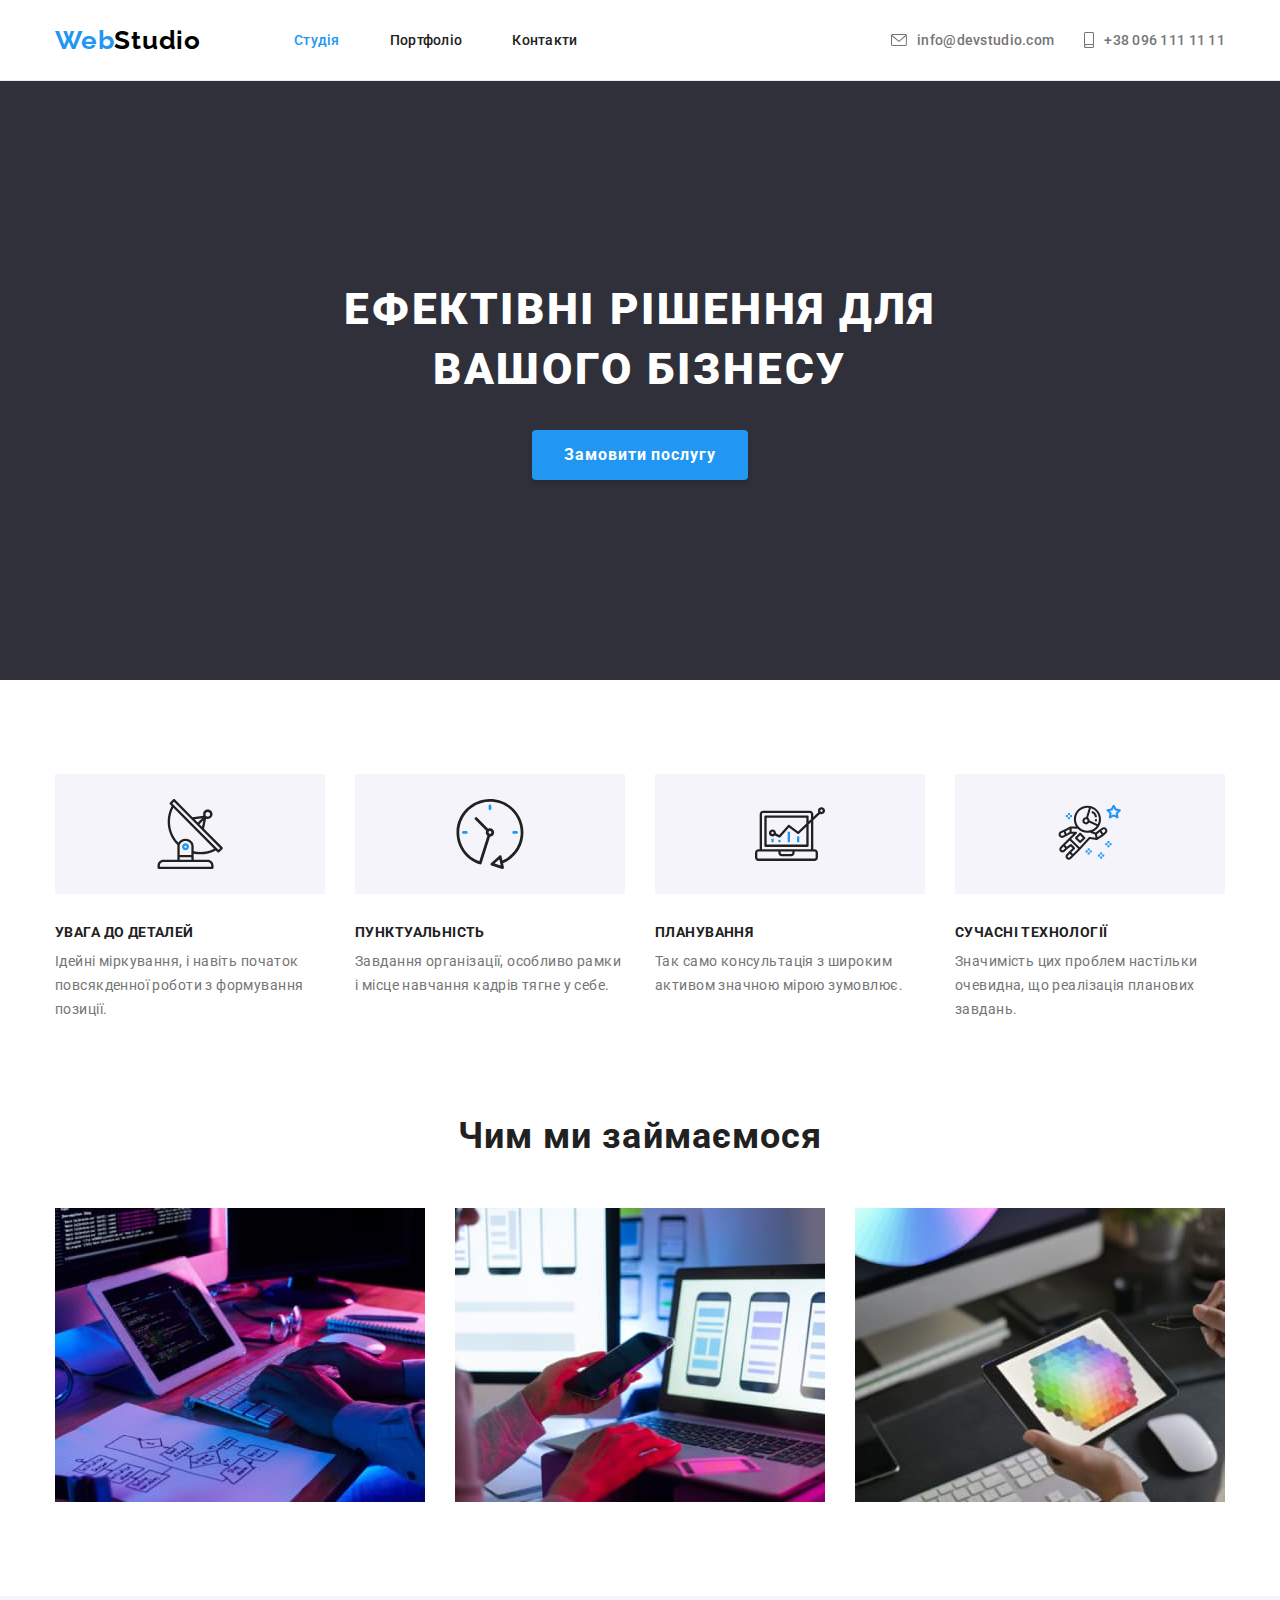
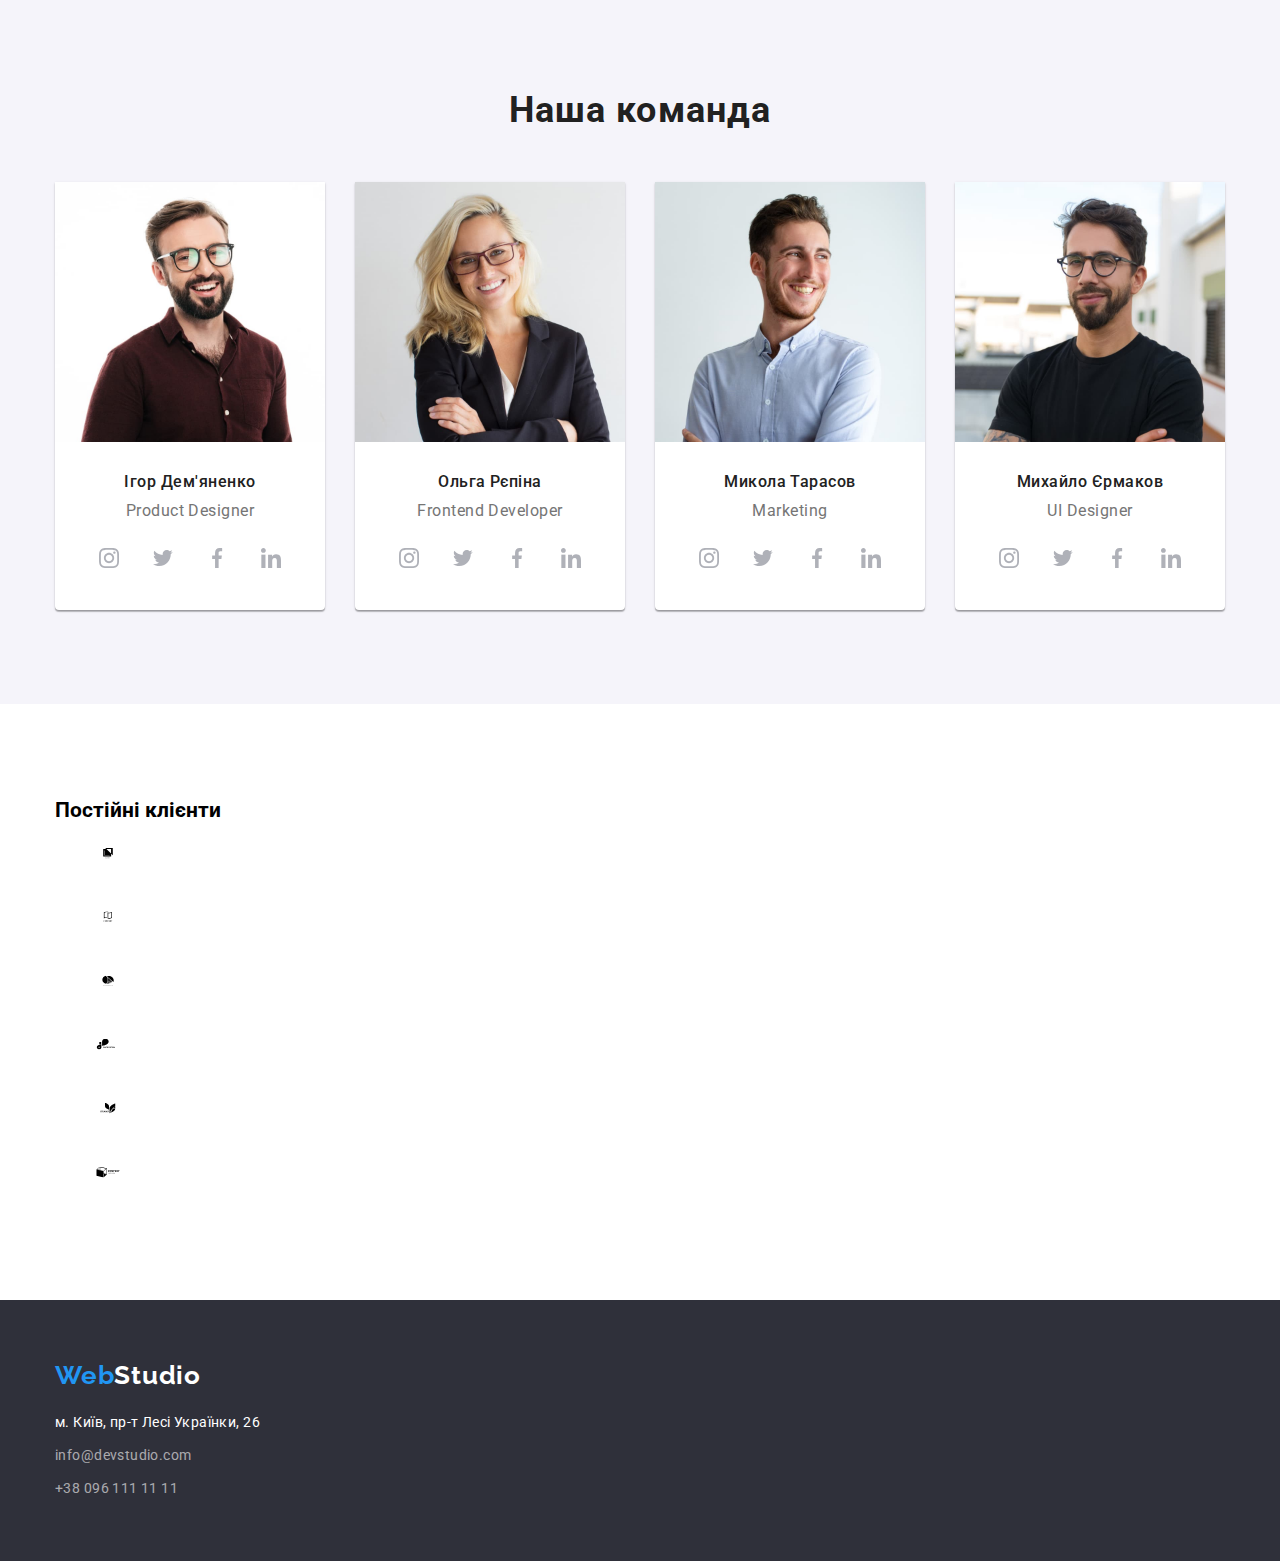
==== commit c9608386: "6" ====
--- a/index.html
+++ b/index.html
@@ -341,6 +341,46 @@
           </ul>
         </div>
       </section>
+
+      <section class="custumers section">
+        <div class="container">
+          <h2 class="slogan">Постійні клієнти</h2>
+          <div class="customers-logo">
+            <ul class="logo-list list">
+              <li class="item">
+                <svg class="logo" width="106" height="60">
+                  <use href="./images/symbol-defs.svg#icon-client-1"></use>
+                </svg>
+              </li>
+              <li class="item">
+                <svg class="logo" width="106" height="60">
+                  <use href="./images/symbol-defs.svg#icon-client-2"></use>
+                </svg>
+              </li>
+              <li class="item">
+                <svg class="logo" width="106" height="60">
+                  <use href="./images/symbol-defs.svg#icon-client-3"></use>
+                </svg>
+              </li>
+              <li class="item">
+                <svg class="logo" width="106" height="60">
+                  <use href="./images/symbol-defs.svg#icon-client-4"></use>
+                </svg>
+              </li>
+              <li class="item">
+                <svg class="logo" width="106" height="60">
+                  <use href="./images/symbol-defs.svg#icon-client-5"></use>
+                </svg>
+              </li>
+              <li class="item">
+                <svg class="logo" width="106" height="60">
+                  <use href="./images/symbol-defs.svg#icon-client-6"></use>
+                </svg>
+              </li>
+            </ul>
+          </div>
+        </div>
+      </section>
     </main>
 
     <footer class="footer">
--- a/css/styles.css
+++ b/css/styles.css
@@ -340,6 +340,26 @@
   margin-top: 10px;
 }
 
+/* Customers */
+
+.customers .slogan {
+  font-weight: 700;
+  font-size: 36px;
+  line-height: 1.166;
+  text-align: center;
+  letter-spacing: 0.03em;
+  color: var(--main-button-color);
+}
+
+.customers .logo-list {
+  display: flex;
+}
+
+.customers .item {
+  width: 170px;
+  height: 92px;
+}
+
 /* Footer */
 
 .footer {
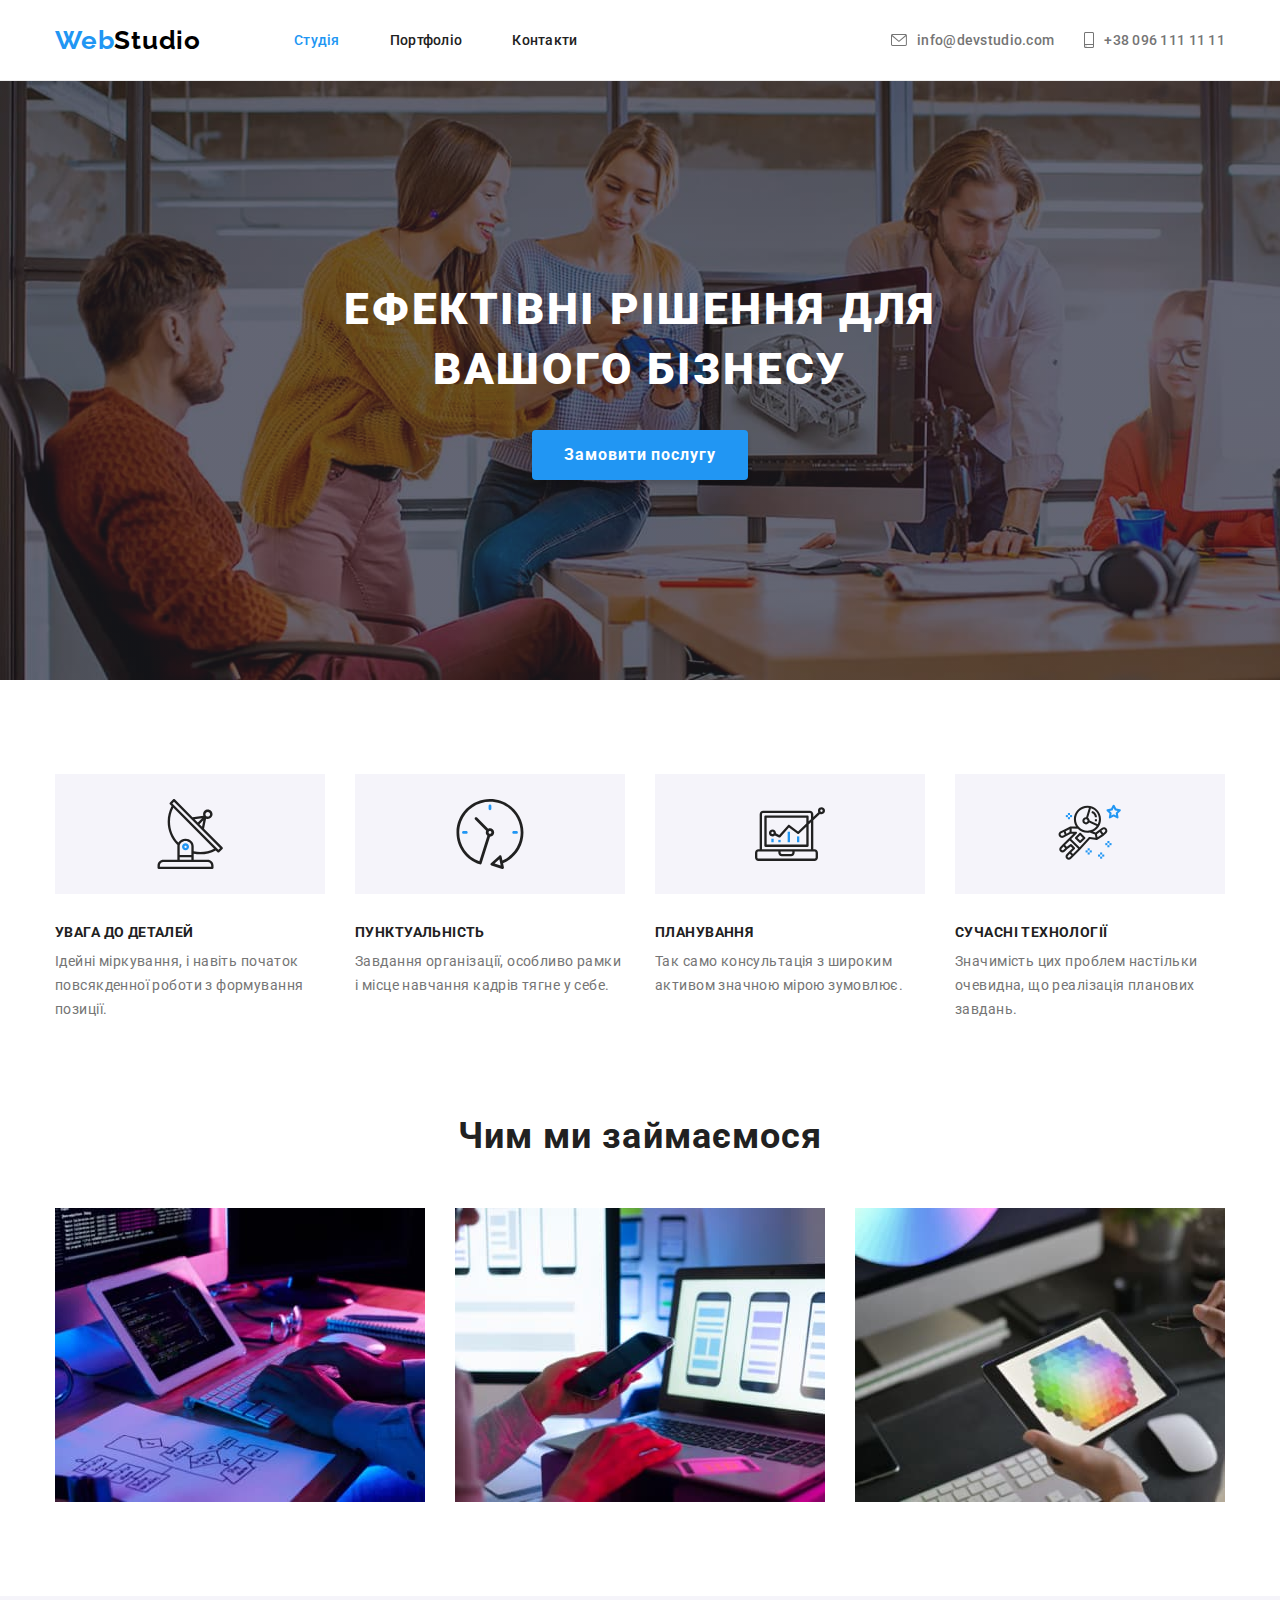
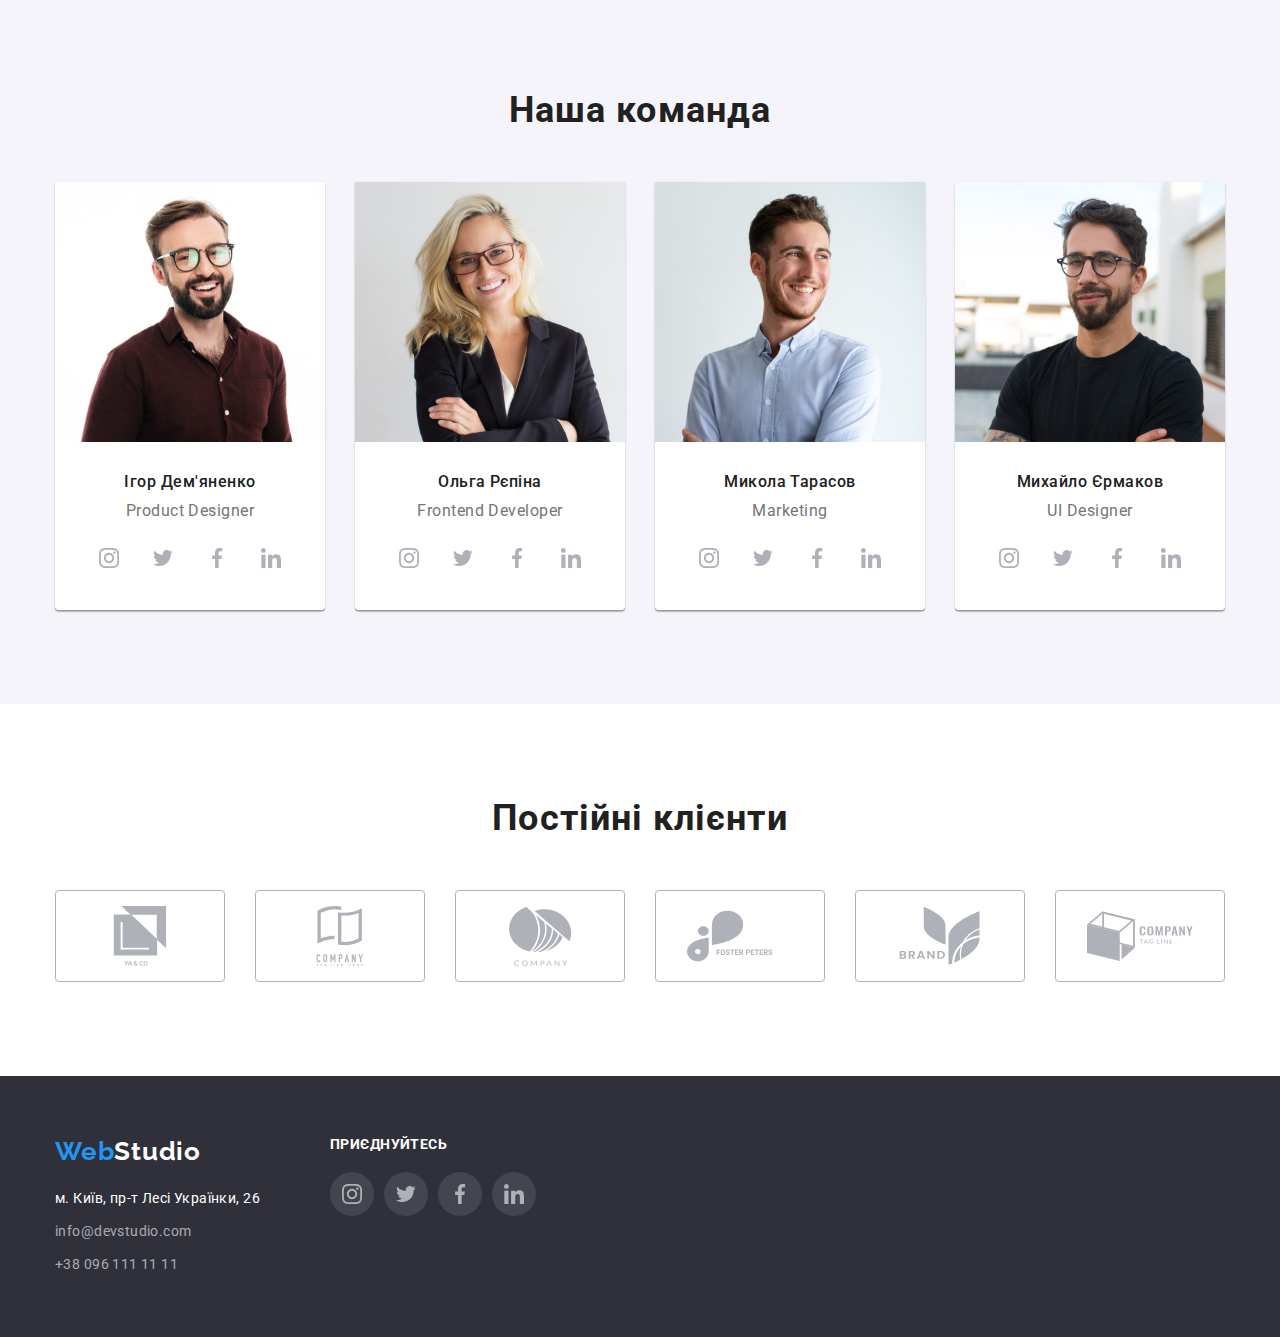
==== commit d179e113: "7" ====
--- a/index.html
+++ b/index.html
@@ -342,38 +342,38 @@
         </div>
       </section>
 
-      <section class="custumers section">
+      <section class="customers section">
         <div class="container">
           <h2 class="slogan">Постійні клієнти</h2>
           <div class="customers-logo">
             <ul class="logo-list list">
               <li class="item">
-                <svg class="logo" width="106" height="60">
+                <svg class="svg-logo" width="106" height="60">
                   <use href="./images/symbol-defs.svg#icon-client-1"></use>
                 </svg>
               </li>
               <li class="item">
-                <svg class="logo" width="106" height="60">
+                <svg class="svg-logo" width="106" height="60">
                   <use href="./images/symbol-defs.svg#icon-client-2"></use>
                 </svg>
               </li>
               <li class="item">
-                <svg class="logo" width="106" height="60">
+                <svg class="svg-logo" width="106" height="60">
                   <use href="./images/symbol-defs.svg#icon-client-3"></use>
                 </svg>
               </li>
               <li class="item">
-                <svg class="logo" width="106" height="60">
+                <svg class="svg-logo" width="106" height="60">
                   <use href="./images/symbol-defs.svg#icon-client-4"></use>
                 </svg>
               </li>
               <li class="item">
-                <svg class="logo" width="106" height="60">
+                <svg class="svg-logo" width="106" height="60">
                   <use href="./images/symbol-defs.svg#icon-client-5"></use>
                 </svg>
               </li>
               <li class="item">
-                <svg class="logo" width="106" height="60">
+                <svg class="svg-logo" width="106" height="60">
                   <use href="./images/symbol-defs.svg#icon-client-6"></use>
                 </svg>
               </li>
@@ -384,33 +384,70 @@
     </main>
 
     <footer class="footer">
-      <div class="container">
-        <a
-          class="footer-logo"
-          href="https://oasi911.github.io/goit-markup-hw-03/"
-          >Web<span class="second-part">Studio</span></a
-        >
-        <address>
-          <ul class="footer-contacts list">
-            <li class="item">
-              <a
-                class="coordinates"
-                href="https://goo.gl/maps/8TYebSpP7c4H44jo8"
-                target="_blank"
-                rel="«noopener noreferrer"
-                >м. Київ, пр-т Лесі Українки, 26</a
-              >
-            </li>
-            <li class="item">
-              <a class="contacts" href="mailto:info@devstudio.com"
-                >info@devstudio.com</a
-              >
-            </li>
-            <li class="item">
-              <a class="contacts" href="tel:+380961111111">+38 096 111 11 11</a>
+      <div class="container footer-main">
+        <div class="contacts-main">
+          <a
+            class="footer-logo"
+            href="https://oasi911.github.io/goit-markup-hw-03/"
+            >Web<span class="second-part">Studio</span></a
+          >
+          <address>
+            <ul class="footer-contacts list">
+              <li class="item">
+                <a
+                  class="coordinates"
+                  href="https://goo.gl/maps/8TYebSpP7c4H44jo8"
+                  target="_blank"
+                  rel="«noopener noreferrer"
+                  >м. Київ, пр-т Лесі Українки, 26</a
+                >
+              </li>
+              <li class="item">
+                <a class="contacts" href="mailto:info@devstudio.com"
+                  >info@devstudio.com</a
+                >
+              </li>
+              <li class="item">
+                <a class="contacts" href="tel:+380961111111"
+                  >+38 096 111 11 11</a
+                >
+              </li>
+            </ul>
+          </address>
+        </div>
+        <div class="socials-main">
+          <h3 class="slogan">приєднуйтесь</h3>
+          <ul class="svg-items">
+            <li class="svg-item">
+              <a href="" class="link">
+                <svg class="icon img" width="20" height="20">
+                  <use href="./images/symbol-defs.svg#icon-instagram"></use>
+                </svg>
+              </a>
+            </li>
+            <li class="svg-item">
+              <a href="" class="link">
+                <svg class="icon img" width="20" height="20">
+                  <use href="./images/symbol-defs.svg#icon-twitter"></use>
+                </svg>
+              </a>
+            </li>
+            <li class="svg-item">
+              <a href="" class="link">
+                <svg class="icon img" width="20" height="20">
+                  <use href="./images/symbol-defs.svg#icon-facebook"></use>
+                </svg>
+              </a>
+            </li>
+            <li class="svg-item">
+              <a href="" class="link">
+                <svg class="icon img" width="20" height="20">
+                  <use href="./images/symbol-defs.svg#icon-linkedin"></use>
+                </svg>
+              </a>
             </li>
           </ul>
-        </address>
+        </div>
       </div>
     </footer>
   </body>
--- a/css/styles.css
+++ b/css/styles.css
@@ -40,6 +40,8 @@
   --buttons-shadow-main-color: rgba(0, 0, 0, 0.1);
   --buttons-shadow-secondary-color: rgba(0, 0, 0, 0.08);
   --svg-button-color: #afb1b8;
+  --svg-secondary-button-color: rgba(255, 255, 255, 0.1);
+  --background-gradient-color: rgba(47, 48, 58, 0.4);
 }
 
 .container {
@@ -168,7 +170,11 @@
 /* Banner */
 
 .banner {
-  background: var(--main-background-color);
+  background-image: linear-gradient(
+      var(--background-gradient-color),
+      var(--background-gradient-color)
+    ),
+    url(/images/main-background.jpg);
   text-align: center;
   padding-bottom: 200px;
   padding-top: 200px;
@@ -353,11 +359,30 @@
 
 .customers .logo-list {
   display: flex;
+  align-items: center;
+  justify-content: space-between;
+  padding-top: 50px;
 }
 
 .customers .item {
   width: 170px;
   height: 92px;
+  display: flex;
+  align-items: center;
+  justify-content: center;
+  color: var(--svg-button-color);
+  border: 1px solid var(--svg-button-color);
+  border-radius: 4px;
+}
+
+.customers .svg-logo {
+  fill: currentColor;
+}
+
+.customers .item:hover,
+.customers .item:focus {
+  color: var(--hover-button-color);
+  border: 1px solid var(--hover-button-color);
 }
 
 /* Footer */
@@ -405,6 +430,58 @@
   color: var(--footer-address-color);
   text-decoration: none;
   font-style: normal;
+}
+
+.footer-main {
+  display: flex;
+}
+
+.contacts-main {
+  margin-right: 70px;
+}
+
+.socials-main .slogan {
+  font-weight: 700;
+  font-size: 14px;
+  line-height: 16px;
+  letter-spacing: 0.03em;
+  text-transform: uppercase;
+  color: #ffffff;
+}
+
+.socials-main .svg-items {
+  padding-top: 20px;
+}
+
+.socials-main .svg-items .svg-item:not(:last-child) {
+  margin-right: 10px;
+}
+
+.socials-main .svg-items {
+  display: flex;
+  list-style: none;
+  max-width: 206px;
+}
+
+.socials-main .svg-items .link {
+  border-radius: 50%;
+  background-color: var(--svg-secondary-button-color);
+  color: var(--svg-button-color);
+  display: flex;
+  height: 44px;
+  width: 44px;
+  align-items: center;
+  justify-content: center;
+}
+
+.socials-main .svg-items .icon {
+  fill: currentColor;
+}
+
+.socials-main .svg-items .link:hover,
+.socials-main .svg-items .link:focus {
+  background-color: var(--hover-button-color);
+  color: var(--secondary-main-text-color);
 }
 
 /* Portfolio */
@@ -504,22 +581,22 @@
 
 /* team SVG */
 
-.svg-icons {
+.main-team .svg-icons {
   padding-bottom: 30px;
 }
 
-.svg-items {
+.main-team .svg-items {
   display: flex;
   list-style: none;
   margin-left: 32px;
   max-width: 206px;
 }
 
-.svg-icons .svg-item:not(:last-child) {
+.main-team .svg-icons .svg-item:not(:last-child) {
   margin-right: 10px;
 }
 
-.svg-items .link {
+.main-team .svg-items .link {
   border-radius: 50%;
   color: var(--svg-button-color);
   display: flex;
@@ -529,12 +606,12 @@
   justify-content: center;
 }
 
-.svg-items .icon {
+.main-team .svg-items .icon {
   fill: currentColor;
 }
 
-.svg-items .link:hover,
-.svg-items .link:focus {
+.main-team .svg-items .link:hover,
+.main-team .svg-items .link:focus {
   background-color: var(--hover-button-color);
   color: var(--secondary-main-text-color);
 }
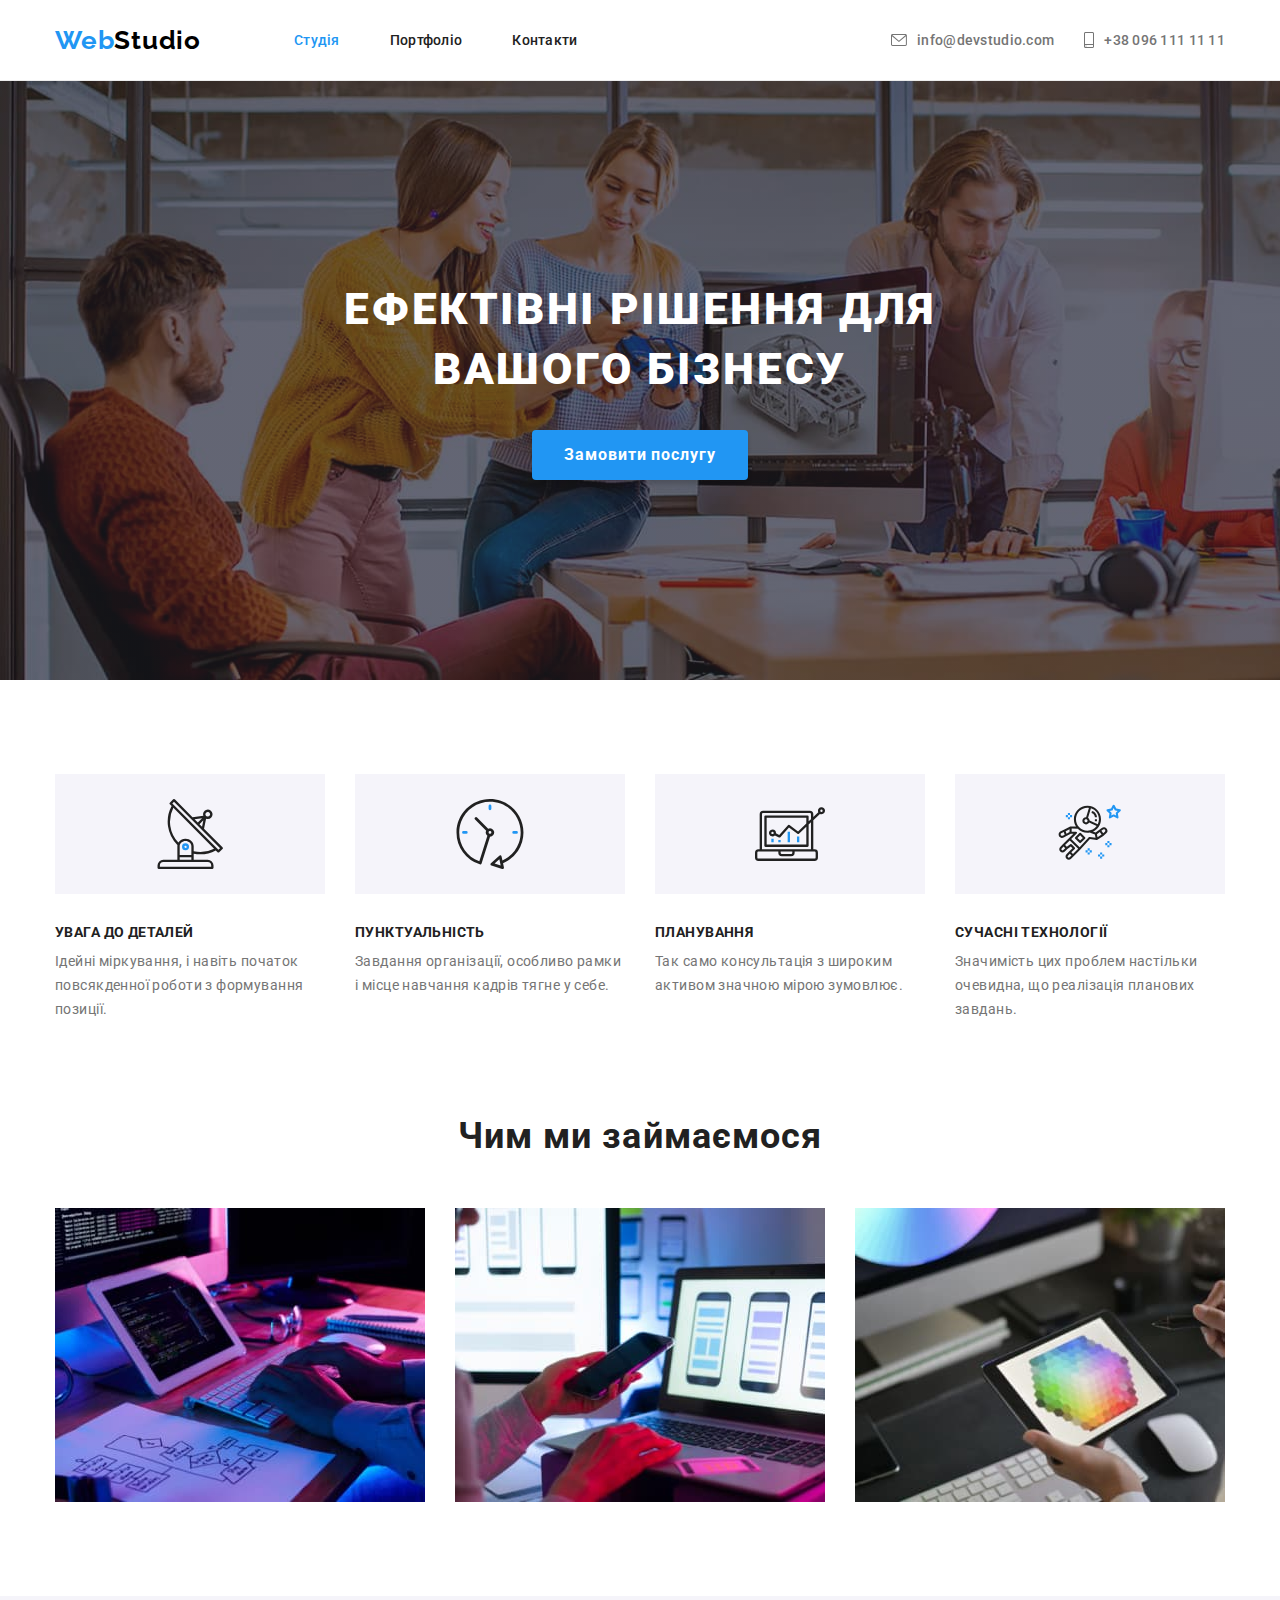
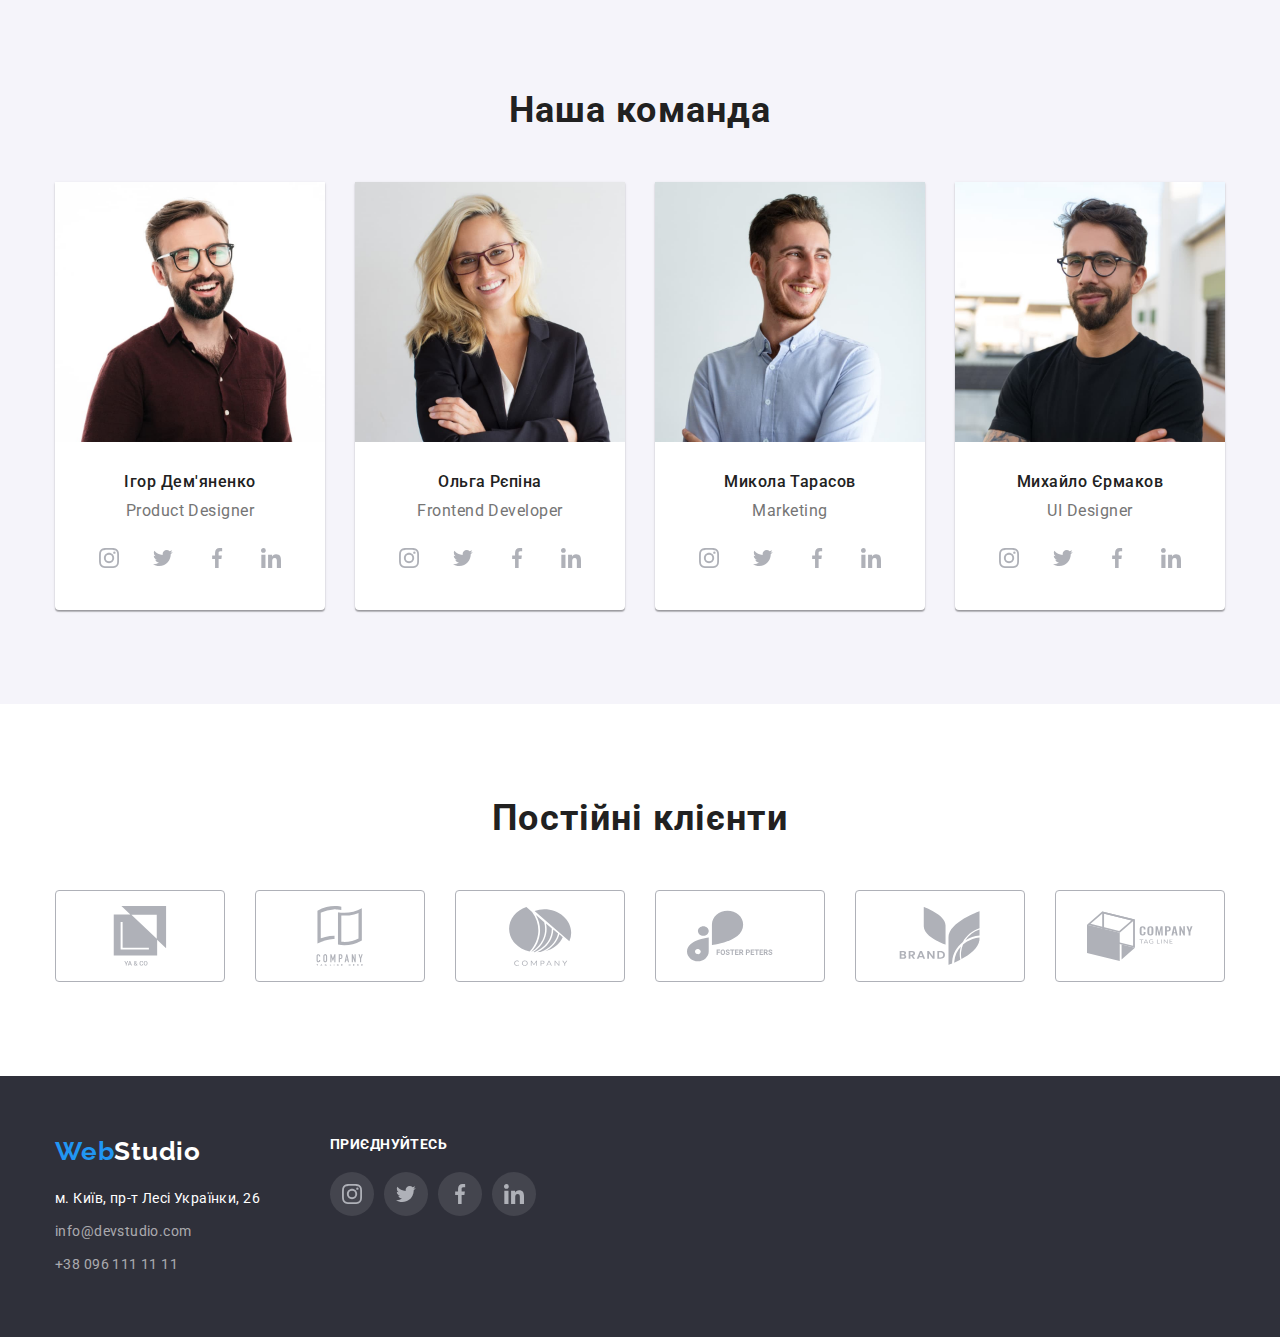
==== commit 1ab62b9a: "8" ====
--- a/index.html
+++ b/index.html
@@ -38,7 +38,7 @@
             <li class="item">
               <a class="address-item" href="mailto:info@devstudio.com"
                 ><svg class="icon" height="12" width="16">
-                  <use href="./images/symbol-defs.svg#icon-envelope"></use>
+                  <use href="./images/icons.svg#icon-envelope"></use>
                 </svg>
                 info@devstudio.com</a
               >
@@ -46,7 +46,7 @@
             <li class="item">
               <a class="address-item" href="tel:+380961111111"
                 ><svg class="icon" height="16" width="10">
-                  <use href="./images/symbol-defs.svg#icon-smartphone"></use>
+                  <use href="./images/icons.svg#icon-smartphone"></use>
                 </svg>
                 +38 096 111 11 11</a
               >
@@ -71,7 +71,7 @@
             <li class="item">
               <div class="icon-block">
                 <svg class="icon" width="70" height="70">
-                  <use href="./images/symbol-defs.svg#icon-antenna"></use>
+                  <use href="./images/icons.svg#icon-antenna"></use>
                 </svg>
               </div>
               <h3 class="slogan-item">УВАГА ДО ДЕТАЛЕЙ</h3>
@@ -83,7 +83,7 @@
             <li class="item">
               <div class="icon-block">
                 <svg class="icon" width="70" height="70">
-                  <use href="./images/symbol-defs.svg#icon-clock"></use>
+                  <use href="./images/icons.svg#icon-clock"></use>
                 </svg>
               </div>
               <h3 class="slogan-item">ПУНКТУАЛЬНІСТЬ</h3>
@@ -95,7 +95,7 @@
             <li class="item">
               <div class="icon-block">
                 <svg class="icon" width="70" height="70">
-                  <use href="./images/symbol-defs.svg#icon-diagram"></use>
+                  <use href="./images/icons.svg#icon-diagram"></use>
                 </svg>
               </div>
               <h3 class="slogan-item">ПЛАНУВАННЯ</h3>
@@ -106,7 +106,7 @@
             <li class="item">
               <div class="icon-block">
                 <svg class="icon" width="70" height="70">
-                  <use href="./images/symbol-defs.svg#icon-astronaut"></use>
+                  <use href="./images/icons.svg#icon-astronaut"></use>
                 </svg>
               </div>
               <h3 class="slogan-item">СУЧАСНІ ТЕХНОЛОГІЇ</h3>
@@ -166,34 +166,28 @@
                   <li class="svg-item">
                     <a href="" class="link">
                       <svg class="icon img" width="20" height="20">
-                        <use
-                          href="./images/symbol-defs.svg#icon-instagram"
-                        ></use>
-                      </svg>
-                    </a>
-                  </li>
-                  <li class="svg-item">
-                    <a href="" class="link">
-                      <svg class="icon img" width="20" height="20">
-                        <use href="./images/symbol-defs.svg#icon-twitter"></use>
-                      </svg>
-                    </a>
-                  </li>
-                  <li class="svg-item">
-                    <a href="" class="link">
-                      <svg class="icon img" width="20" height="20">
-                        <use
-                          href="./images/symbol-defs.svg#icon-facebook"
-                        ></use>
-                      </svg>
-                    </a>
-                  </li>
-                  <li class="svg-item">
-                    <a href="" class="link">
-                      <svg class="icon img" width="20" height="20">
-                        <use
-                          href="./images/symbol-defs.svg#icon-linkedin"
-                        ></use>
+                        <use href="./images/icons.svg#icon-instagram"></use>
+                      </svg>
+                    </a>
+                  </li>
+                  <li class="svg-item">
+                    <a href="" class="link">
+                      <svg class="icon img" width="20" height="20">
+                        <use href="./images/icons.svg#icon-twitter"></use>
+                      </svg>
+                    </a>
+                  </li>
+                  <li class="svg-item">
+                    <a href="" class="link">
+                      <svg class="icon img" width="20" height="20">
+                        <use href="./images/icons.svg#icon-facebook"></use>
+                      </svg>
+                    </a>
+                  </li>
+                  <li class="svg-item">
+                    <a href="" class="link">
+                      <svg class="icon img" width="20" height="20">
+                        <use href="./images/icons.svg#icon-linkedin"></use>
                       </svg>
                     </a>
                   </li>
@@ -212,34 +206,28 @@
                   <li class="svg-item">
                     <a href="" class="link">
                       <svg class="icon img" width="20" height="20">
-                        <use
-                          href="./images/symbol-defs.svg#icon-instagram"
-                        ></use>
-                      </svg>
-                    </a>
-                  </li>
-                  <li class="svg-item">
-                    <a href="" class="link">
-                      <svg class="icon img" width="20" height="20">
-                        <use href="./images/symbol-defs.svg#icon-twitter"></use>
-                      </svg>
-                    </a>
-                  </li>
-                  <li class="svg-item">
-                    <a href="" class="link">
-                      <svg class="icon img" width="20" height="20">
-                        <use
-                          href="./images/symbol-defs.svg#icon-facebook"
-                        ></use>
-                      </svg>
-                    </a>
-                  </li>
-                  <li class="svg-item">
-                    <a href="" class="link">
-                      <svg class="icon img" width="20" height="20">
-                        <use
-                          href="./images/symbol-defs.svg#icon-linkedin"
-                        ></use>
+                        <use href="./images/icons.svg#icon-instagram"></use>
+                      </svg>
+                    </a>
+                  </li>
+                  <li class="svg-item">
+                    <a href="" class="link">
+                      <svg class="icon img" width="20" height="20">
+                        <use href="./images/icons.svg#icon-twitter"></use>
+                      </svg>
+                    </a>
+                  </li>
+                  <li class="svg-item">
+                    <a href="" class="link">
+                      <svg class="icon img" width="20" height="20">
+                        <use href="./images/icons.svg#icon-facebook"></use>
+                      </svg>
+                    </a>
+                  </li>
+                  <li class="svg-item">
+                    <a href="" class="link">
+                      <svg class="icon img" width="20" height="20">
+                        <use href="./images/icons.svg#icon-linkedin"></use>
                       </svg>
                     </a>
                   </li>
@@ -258,34 +246,28 @@
                   <li class="svg-item">
                     <a href="" class="link">
                       <svg class="icon img" width="20" height="20">
-                        <use
-                          href="./images/symbol-defs.svg#icon-instagram"
-                        ></use>
-                      </svg>
-                    </a>
-                  </li>
-                  <li class="svg-item">
-                    <a href="" class="link">
-                      <svg class="icon img" width="20" height="20">
-                        <use href="./images/symbol-defs.svg#icon-twitter"></use>
-                      </svg>
-                    </a>
-                  </li>
-                  <li class="svg-item">
-                    <a href="" class="link">
-                      <svg class="icon img" width="20" height="20">
-                        <use
-                          href="./images/symbol-defs.svg#icon-facebook"
-                        ></use>
-                      </svg>
-                    </a>
-                  </li>
-                  <li class="svg-item">
-                    <a href="" class="link">
-                      <svg class="icon img" width="20" height="20">
-                        <use
-                          href="./images/symbol-defs.svg#icon-linkedin"
-                        ></use>
+                        <use href="./images/icons.svg#icon-instagram"></use>
+                      </svg>
+                    </a>
+                  </li>
+                  <li class="svg-item">
+                    <a href="" class="link">
+                      <svg class="icon img" width="20" height="20">
+                        <use href="./images/icons.svg#icon-twitter"></use>
+                      </svg>
+                    </a>
+                  </li>
+                  <li class="svg-item">
+                    <a href="" class="link">
+                      <svg class="icon img" width="20" height="20">
+                        <use href="./images/icons.svg#icon-facebook"></use>
+                      </svg>
+                    </a>
+                  </li>
+                  <li class="svg-item">
+                    <a href="" class="link">
+                      <svg class="icon img" width="20" height="20">
+                        <use href="./images/icons.svg#icon-linkedin"></use>
                       </svg>
                     </a>
                   </li>
@@ -304,34 +286,28 @@
                   <li class="svg-item">
                     <a href="" class="link">
                       <svg class="icon img" width="20" height="20">
-                        <use
-                          href="./images/symbol-defs.svg#icon-instagram"
-                        ></use>
-                      </svg>
-                    </a>
-                  </li>
-                  <li class="svg-item">
-                    <a href="" class="link">
-                      <svg class="icon img" width="20" height="20">
-                        <use href="./images/symbol-defs.svg#icon-twitter"></use>
-                      </svg>
-                    </a>
-                  </li>
-                  <li class="svg-item">
-                    <a href="" class="link">
-                      <svg class="icon img" width="20" height="20">
-                        <use
-                          href="./images/symbol-defs.svg#icon-facebook"
-                        ></use>
-                      </svg>
-                    </a>
-                  </li>
-                  <li class="svg-item">
-                    <a href="" class="link">
-                      <svg class="icon img" width="20" height="20">
-                        <use
-                          href="./images/symbol-defs.svg#icon-linkedin"
-                        ></use>
+                        <use href="./images/icons.svg#icon-instagram"></use>
+                      </svg>
+                    </a>
+                  </li>
+                  <li class="svg-item">
+                    <a href="" class="link">
+                      <svg class="icon img" width="20" height="20">
+                        <use href="./images/icons.svg#icon-twitter"></use>
+                      </svg>
+                    </a>
+                  </li>
+                  <li class="svg-item">
+                    <a href="" class="link">
+                      <svg class="icon img" width="20" height="20">
+                        <use href="./images/icons.svg#icon-facebook"></use>
+                      </svg>
+                    </a>
+                  </li>
+                  <li class="svg-item">
+                    <a href="" class="link">
+                      <svg class="icon img" width="20" height="20">
+                        <use href="./images/icons.svg#icon-linkedin"></use>
                       </svg>
                     </a>
                   </li>
@@ -349,32 +325,32 @@
             <ul class="logo-list list">
               <li class="item">
                 <svg class="svg-logo" width="106" height="60">
-                  <use href="./images/symbol-defs.svg#icon-client-1"></use>
-                </svg>
-              </li>
-              <li class="item">
-                <svg class="svg-logo" width="106" height="60">
-                  <use href="./images/symbol-defs.svg#icon-client-2"></use>
-                </svg>
-              </li>
-              <li class="item">
-                <svg class="svg-logo" width="106" height="60">
-                  <use href="./images/symbol-defs.svg#icon-client-3"></use>
-                </svg>
-              </li>
-              <li class="item">
-                <svg class="svg-logo" width="106" height="60">
-                  <use href="./images/symbol-defs.svg#icon-client-4"></use>
-                </svg>
-              </li>
-              <li class="item">
-                <svg class="svg-logo" width="106" height="60">
-                  <use href="./images/symbol-defs.svg#icon-client-5"></use>
-                </svg>
-              </li>
-              <li class="item">
-                <svg class="svg-logo" width="106" height="60">
-                  <use href="./images/symbol-defs.svg#icon-client-6"></use>
+                  <use href="./images/icons.svg#icon-client-1"></use>
+                </svg>
+              </li>
+              <li class="item">
+                <svg class="svg-logo" width="106" height="60">
+                  <use href="./images/icons.svg#icon-client-2"></use>
+                </svg>
+              </li>
+              <li class="item">
+                <svg class="svg-logo" width="106" height="60">
+                  <use href="./images/icons.svg#icon-client-3"></use>
+                </svg>
+              </li>
+              <li class="item">
+                <svg class="svg-logo" width="106" height="60">
+                  <use href="./images/icons.svg#icon-client-4"></use>
+                </svg>
+              </li>
+              <li class="item">
+                <svg class="svg-logo" width="106" height="60">
+                  <use href="./images/icons.svg#icon-client-5"></use>
+                </svg>
+              </li>
+              <li class="item">
+                <svg class="svg-logo" width="106" height="60">
+                  <use href="./images/icons.svg#icon-client-6"></use>
                 </svg>
               </li>
             </ul>
@@ -421,28 +397,28 @@
             <li class="svg-item">
               <a href="" class="link">
                 <svg class="icon img" width="20" height="20">
-                  <use href="./images/symbol-defs.svg#icon-instagram"></use>
+                  <use href="./images/icons.svg#icon-instagram"></use>
                 </svg>
               </a>
             </li>
             <li class="svg-item">
               <a href="" class="link">
                 <svg class="icon img" width="20" height="20">
-                  <use href="./images/symbol-defs.svg#icon-twitter"></use>
+                  <use href="./images/icons.svg#icon-twitter"></use>
                 </svg>
               </a>
             </li>
             <li class="svg-item">
               <a href="" class="link">
                 <svg class="icon img" width="20" height="20">
-                  <use href="./images/symbol-defs.svg#icon-facebook"></use>
+                  <use href="./images/icons.svg#icon-facebook"></use>
                 </svg>
               </a>
             </li>
             <li class="svg-item">
               <a href="" class="link">
                 <svg class="icon img" width="20" height="20">
-                  <use href="./images/symbol-defs.svg#icon-linkedin"></use>
+                  <use href="./images/icons.svg#icon-linkedin"></use>
                 </svg>
               </a>
             </li>
--- a/css/styles.css
+++ b/css/styles.css
@@ -167,6 +167,11 @@
   font-style: normal;
 }
 
+.addresses .icon {
+  margin-right: 10px;
+  fill: currentColor;
+}
+
 /* Banner */
 
 .banner {
@@ -259,6 +264,15 @@
   letter-spacing: 0.03em;
   color: var(--secondary-text-color);
   margin-top: 10px;
+}
+
+.main-advantages .icon-block {
+  width: 270px;
+  height: 120px;
+  display: flex;
+  align-items: center;
+  justify-content: center;
+  background-color: var(--secondary-background-color);
 }
 
 /* Boxes */
@@ -344,6 +358,41 @@
   letter-spacing: 0.03em;
   color: var(--secondary-text-color);
   margin-top: 10px;
+}
+
+.main-team .svg-icons {
+  padding-bottom: 30px;
+}
+
+.main-team .svg-items {
+  display: flex;
+  list-style: none;
+  margin-left: 32px;
+  max-width: 206px;
+}
+
+.main-team .svg-icons .svg-item:not(:last-child) {
+  margin-right: 10px;
+}
+
+.main-team .svg-items .link {
+  border-radius: 50%;
+  color: var(--svg-button-color);
+  display: flex;
+  height: 44px;
+  width: 44px;
+  align-items: center;
+  justify-content: center;
+}
+
+.main-team .svg-items .icon {
+  fill: currentColor;
+}
+
+.main-team .svg-items .link:hover,
+.main-team .svg-items .link:focus {
+  background-color: var(--hover-button-color);
+  color: var(--secondary-main-text-color);
 }
 
 /* Customers */
@@ -531,6 +580,7 @@
 
 .main-examples .item {
   width: 370px;
+  cursor: pointer;
 }
 
 .main-examples .item-text {
@@ -559,59 +609,10 @@
   color: var(--secondary-text-color);
 }
 
-/* SVG */
-
-/* header SVG */
-
-.addresses .icon {
-  margin-right: 10px;
-  fill: currentColor;
-}
-
-/* advantages SVG */
-
-.main-advantages .icon-block {
-  width: 270px;
-  height: 120px;
-  display: flex;
-  align-items: center;
-  justify-content: center;
-  background-color: var(--secondary-background-color);
-}
-
-/* team SVG */
-
-.main-team .svg-icons {
-  padding-bottom: 30px;
-}
-
-.main-team .svg-items {
-  display: flex;
-  list-style: none;
-  margin-left: 32px;
-  max-width: 206px;
-}
-
-.main-team .svg-icons .svg-item:not(:last-child) {
-  margin-right: 10px;
-}
-
-.main-team .svg-items .link {
-  border-radius: 50%;
-  color: var(--svg-button-color);
-  display: flex;
-  height: 44px;
-  width: 44px;
-  align-items: center;
-  justify-content: center;
-}
-
-.main-team .svg-items .icon {
-  fill: currentColor;
-}
-
-.main-team .svg-items .link:hover,
-.main-team .svg-items .link:focus {
-  background-color: var(--hover-button-color);
-  color: var(--secondary-main-text-color);
-}
+.main-examples .item:hover,
+.main-examples .item:focus {
+  background: #ffffff;
+  border: 1px solid #eeeeee;
+  box-shadow: 0px 1px 1px rgba(0, 0, 0, 0.12), 0px 4px 4px rgba(0, 0, 0, 0.06),
+    1px 4px 6px rgba(0, 0, 0, 0.16);
+}
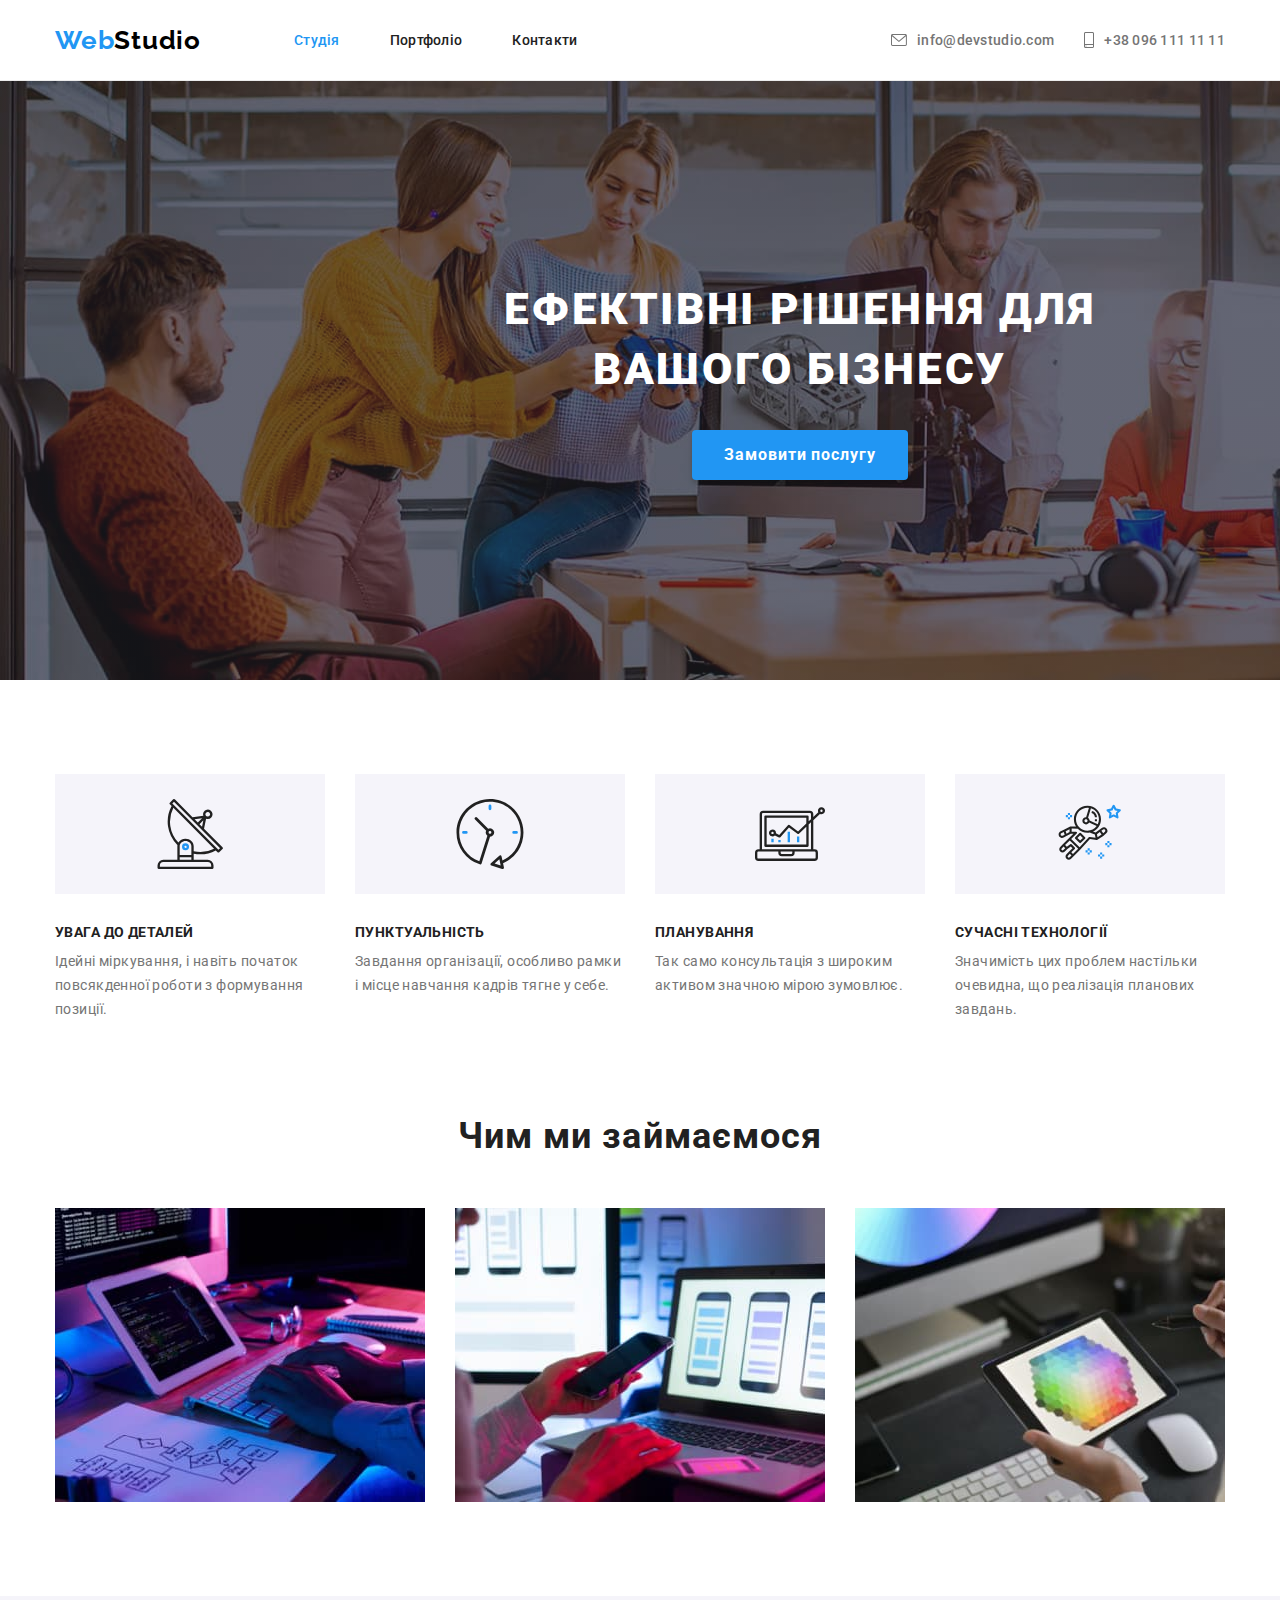
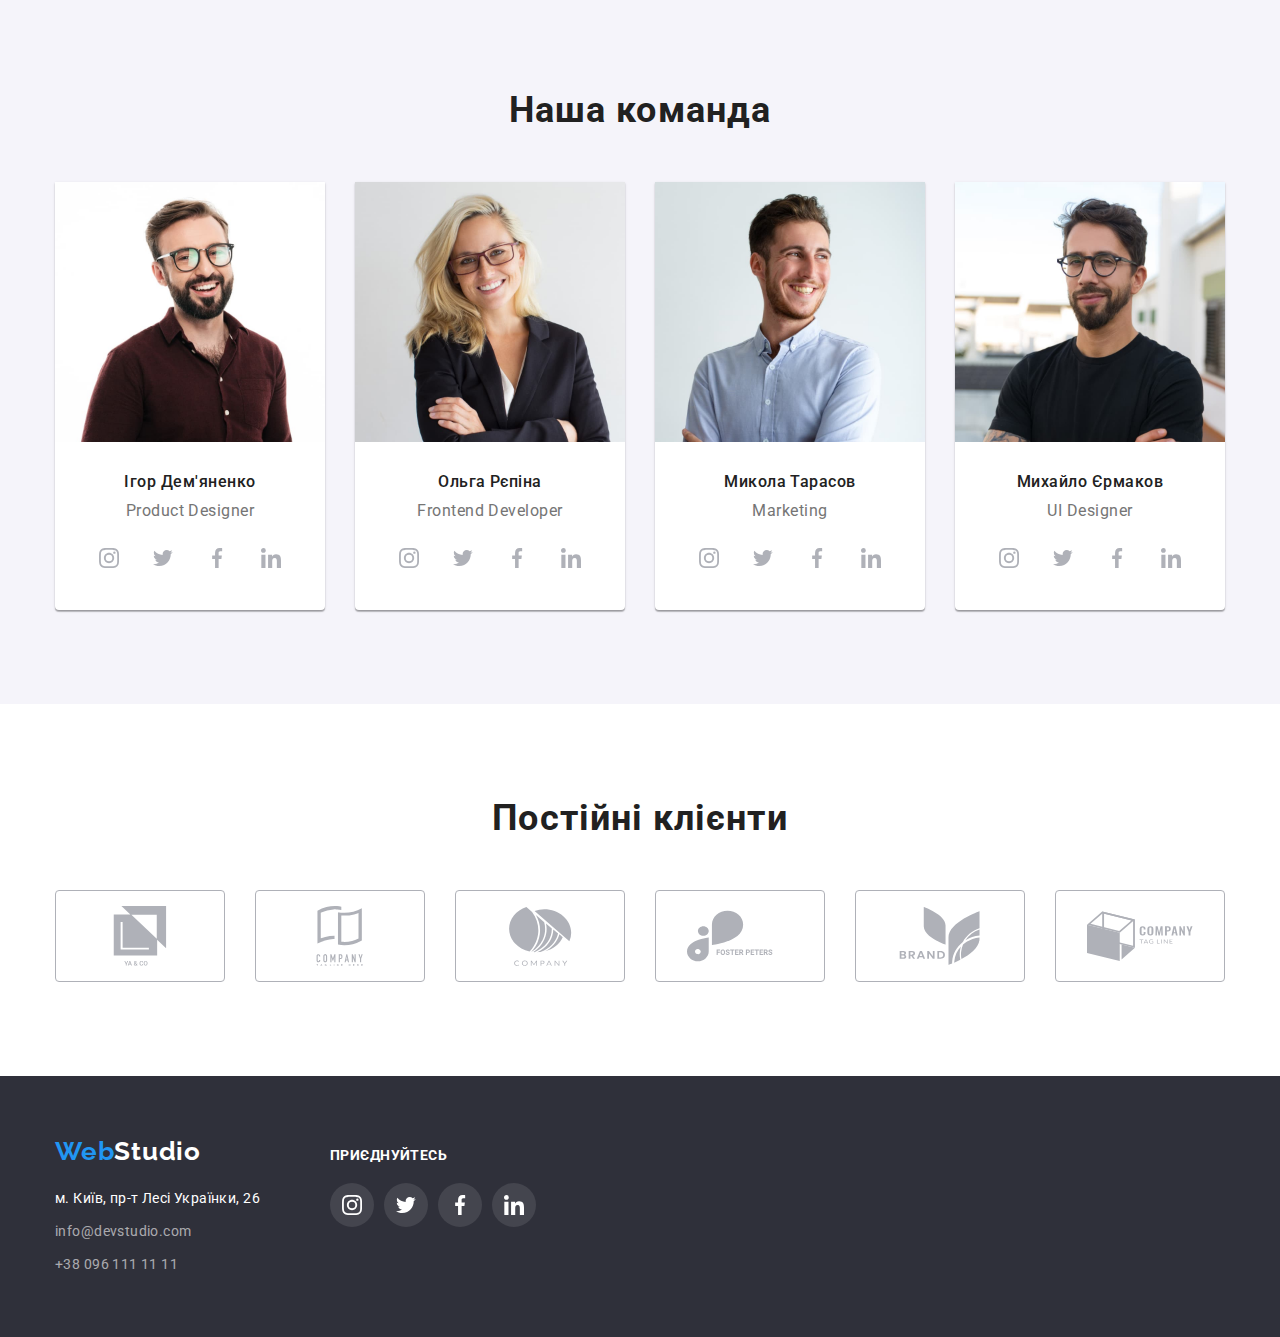
==== commit 4a241010: "11" ====
--- a/index.html
+++ b/index.html
@@ -324,34 +324,76 @@
           <div class="customers-logo">
             <ul class="logo-list list">
               <li class="item">
-                <svg class="svg-logo" width="106" height="60">
-                  <use href="./images/icons.svg#icon-client-1"></use>
-                </svg>
-              </li>
-              <li class="item">
-                <svg class="svg-logo" width="106" height="60">
-                  <use href="./images/icons.svg#icon-client-2"></use>
-                </svg>
-              </li>
-              <li class="item">
-                <svg class="svg-logo" width="106" height="60">
-                  <use href="./images/icons.svg#icon-client-3"></use>
-                </svg>
-              </li>
-              <li class="item">
-                <svg class="svg-logo" width="106" height="60">
-                  <use href="./images/icons.svg#icon-client-4"></use>
-                </svg>
-              </li>
-              <li class="item">
-                <svg class="svg-logo" width="106" height="60">
-                  <use href="./images/icons.svg#icon-client-5"></use>
-                </svg>
-              </li>
-              <li class="item">
-                <svg class="svg-logo" width="106" height="60">
-                  <use href="./images/icons.svg#icon-client-6"></use>
-                </svg>
+                <a
+                  class="link"
+                  href=""
+                  target="_blank"
+                  rel="«noopener noreferrer"
+                >
+                  <svg class="svg-logo" width="106" height="60">
+                    <use href="./images/icons.svg#icon-client-1"></use>
+                  </svg>
+                </a>
+              </li>
+              <li class="item">
+                <a
+                  class="link"
+                  href=""
+                  target="_blank"
+                  rel="«noopener noreferrer"
+                >
+                  <svg class="svg-logo" width="106" height="60">
+                    <use href="./images/icons.svg#icon-client-2"></use>
+                  </svg>
+                </a>
+              </li>
+              <li class="item">
+                <a
+                  class="link"
+                  href=""
+                  target="_blank"
+                  rel="«noopener noreferrer"
+                >
+                  <svg class="svg-logo" width="106" height="60">
+                    <use href="./images/icons.svg#icon-client-3"></use>
+                  </svg>
+                </a>
+              </li>
+              <li class="item">
+                <a
+                  class="link"
+                  href=""
+                  target="_blank"
+                  rel="«noopener noreferrer"
+                >
+                  <svg class="svg-logo" width="106" height="60">
+                    <use href="./images/icons.svg#icon-client-4"></use>
+                  </svg>
+                </a>
+              </li>
+              <li class="item">
+                <a
+                  class="link"
+                  href=""
+                  target="_blank"
+                  rel="«noopener noreferrer"
+                >
+                  <svg class="svg-logo" width="106" height="60">
+                    <use href="./images/icons.svg#icon-client-5"></use>
+                  </svg>
+                </a>
+              </li>
+              <li class="item">
+                <a
+                  class="link"
+                  href=""
+                  target="_blank"
+                  rel="«noopener noreferrer"
+                >
+                  <svg class="svg-logo" width="106" height="60">
+                    <use href="./images/icons.svg#icon-client-6"></use>
+                  </svg>
+                </a>
               </li>
             </ul>
           </div>
--- a/css/styles.css
+++ b/css/styles.css
@@ -42,6 +42,8 @@
   --svg-button-color: #afb1b8;
   --svg-secondary-button-color: rgba(255, 255, 255, 0.1);
   --background-gradient-color: rgba(47, 48, 58, 0.4);
+  --portfolio-shadow-color: rgba(0, 0, 0, 0.06);
+  --portfolio-secondary-shadow-color: rgba(0, 0, 0, 0.16);
 }
 
 .container {
@@ -179,10 +181,13 @@
       var(--background-gradient-color),
       var(--background-gradient-color)
     ),
-    url(/images/main-background.jpg);
+    url(../images/main-background.jpg);
   text-align: center;
   padding-bottom: 200px;
   padding-top: 200px;
+  width: 1600px;
+  margin-left: auto;
+  margin-right: auto;
 }
 
 .banner .text {
@@ -404,16 +409,16 @@
   text-align: center;
   letter-spacing: 0.03em;
   color: var(--main-button-color);
+  margin-bottom: 50px;
 }
 
 .customers .logo-list {
   display: flex;
   align-items: center;
   justify-content: space-between;
-  padding-top: 50px;
-}
-
-.customers .item {
+}
+
+.customers .link {
   width: 170px;
   height: 92px;
   display: flex;
@@ -428,8 +433,8 @@
   fill: currentColor;
 }
 
-.customers .item:hover,
-.customers .item:focus {
+.customers .link:hover,
+.customers .link:focus {
   color: var(--hover-button-color);
   border: 1px solid var(--hover-button-color);
 }
@@ -483,6 +488,7 @@
 
 .footer-main {
   display: flex;
+  align-items: baseline;
 }
 
 .contacts-main {
@@ -495,7 +501,7 @@
   line-height: 16px;
   letter-spacing: 0.03em;
   text-transform: uppercase;
-  color: #ffffff;
+  color: var(--secondary-main-text-color);
 }
 
 .socials-main .svg-items {
@@ -515,7 +521,7 @@
 .socials-main .svg-items .link {
   border-radius: 50%;
   background-color: var(--svg-secondary-button-color);
-  color: var(--svg-button-color);
+  color: var(--secondary-main-text-color);
   display: flex;
   height: 44px;
   width: 44px;
@@ -530,7 +536,6 @@
 .socials-main .svg-items .link:hover,
 .socials-main .svg-items .link:focus {
   background-color: var(--hover-button-color);
-  color: var(--secondary-main-text-color);
 }
 
 /* Portfolio */
@@ -581,6 +586,10 @@
 .main-examples .item {
   width: 370px;
   cursor: pointer;
+}
+
+.main-examples .link {
+  text-decoration: none;
 }
 
 .main-examples .item-text {
@@ -611,8 +620,9 @@
 
 .main-examples .item:hover,
 .main-examples .item:focus {
-  background: #ffffff;
-  border: 1px solid #eeeeee;
-  box-shadow: 0px 1px 1px rgba(0, 0, 0, 0.12), 0px 4px 4px rgba(0, 0, 0, 0.06),
-    1px 4px 6px rgba(0, 0, 0, 0.16);
-}
+  background: var(--secondary-main-text-color);
+  border: 1px solid var(--examples-outline);
+  box-shadow: 0px 1px 1px var(--team-shadow-main-color),
+    0px 4px 4px var(--portfolio-shadow-color),
+    1px 4px 6px var(--portfolio-secondary-shadow-color);
+}
